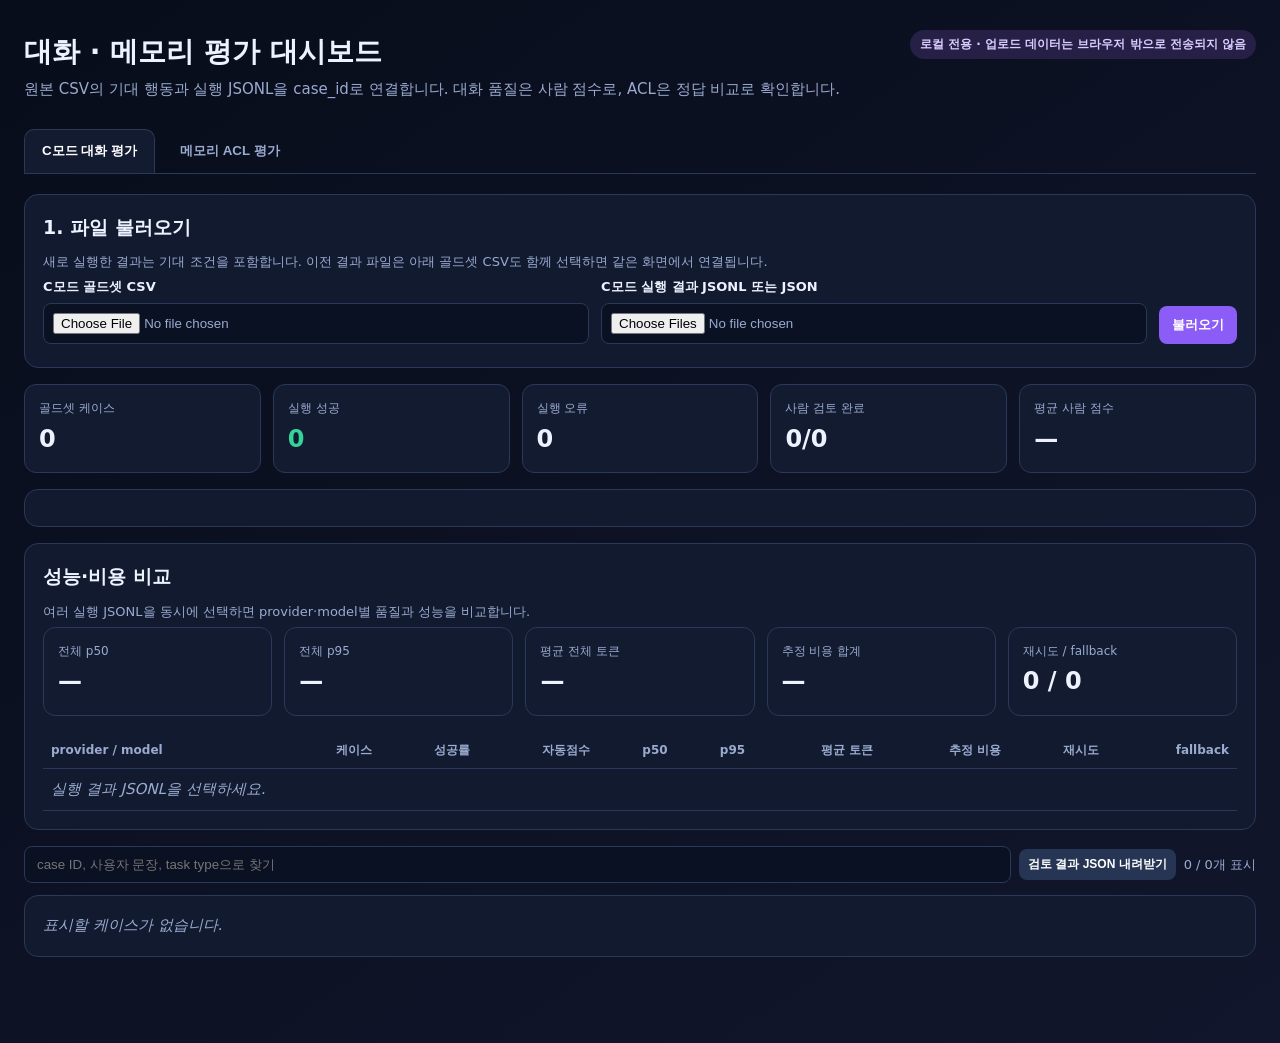
==== backend/devtools/20260820_1512_evaluation_dashboard.html @ 22223fb7 "eval: map c-mode goldset to Bakugo and Shingoo" ====
<!doctype html>
<html lang="ko">
<head>
  <meta charset="utf-8" />
  <meta name="viewport" content="width=device-width, initial-scale=1" />
  <title>대화 · 메모리 평가 대시보드</title>
  <style>
    :root { --bg:#0b1020; --panel:#131b30; --panel-2:#0f172a; --line:#2a3859; --text:#edf2ff; --muted:#9aabd0; --accent:#8b5cf6; --good:#34d399; --warn:#fbbf24; --bad:#fb7185; }
    *{box-sizing:border-box} body{margin:0;background:linear-gradient(145deg,#080d1b,#12162c);color:var(--text);font:15px/1.55 system-ui,-apple-system,"Segoe UI",sans-serif}
    main{max-width:1460px;margin:auto;padding:30px 24px 70px} h1{margin:0;font-size:28px} h2{font-size:19px;margin:0 0 10px} h3{font-size:16px;margin:0 0 8px} p{margin:5px 0;color:var(--muted)}
    .top{display:flex;justify-content:space-between;gap:20px;align-items:flex-start;margin-bottom:22px}.badge{white-space:nowrap;background:#272046;color:#d9ccff;padding:5px 10px;border-radius:99px;font-weight:700;font-size:12px}
    .tabs{display:flex;gap:8px;border-bottom:1px solid var(--line);margin-bottom:20px}.tab{border:0;border-radius:10px 10px 0 0;background:transparent;color:var(--muted);padding:12px 17px;cursor:pointer;font-weight:700}.tab.active{background:var(--panel);color:#fff;border:1px solid var(--line);border-bottom:1px solid var(--panel)}
    .panel{display:none}.panel.active{display:block}.box{background:rgba(19,27,48,.94);border:1px solid var(--line);border-radius:14px;padding:18px;margin-bottom:16px}.load-grid{display:grid;grid-template-columns:1fr 1fr auto;gap:12px;align-items:end}.field label{display:block;font-size:13px;font-weight:700;margin-bottom:6px}.field input[type=file]{width:100%;padding:9px;border:1px solid var(--line);border-radius:8px;background:#0a1122;color:var(--muted)}
    button{border:0;border-radius:8px;background:var(--accent);color:#fff;padding:10px 13px;font-weight:750;cursor:pointer}button:hover{filter:brightness(1.13)}button.secondary{background:#263553}button.danger{background:#9f2345}.small{font-size:12px;padding:7px 9px}.note{font-size:13px;color:var(--muted)}.hidden{display:none!important}
    .summary{display:grid;grid-template-columns:repeat(5,minmax(0,1fr));gap:12px;margin-bottom:16px}.metric{background:var(--panel);border:1px solid var(--line);border-radius:12px;padding:14px}.metric .name{font-size:12px;color:var(--muted)}.metric .value{font-size:24px;font-weight:800;margin-top:3px}.good{color:var(--good)}.warn{color:var(--warn)}.bad{color:var(--bad)}
    .toolbar{display:flex;gap:8px;align-items:center;flex-wrap:wrap;margin-bottom:12px}.toolbar input{flex:1;min-width:220px;padding:10px 12px;background:#0a1122;border:1px solid var(--line);color:#fff;border-radius:8px}.count{color:var(--muted);font-size:13px}
    .case{background:var(--panel);border:1px solid var(--line);border-radius:14px;margin:10px 0;overflow:hidden}.case-head{padding:14px 16px;display:flex;gap:12px;justify-content:space-between;align-items:center;background:rgba(255,255,255,.025)}.case-id{font-weight:800}.status{font-size:12px;padding:3px 8px;border-radius:99px;background:#273553}.status.ok{background:#154c43;color:#9ff3d2}.status.error{background:#63233a;color:#ffd0da}.status.dry_run{background:#594622;color:#ffe4a1}
    .case-body{display:grid;grid-template-columns:minmax(260px,.9fr) minmax(320px,1.1fr) minmax(290px,.9fr);gap:0;border-top:1px solid var(--line)}.cell{padding:15px;border-right:1px solid var(--line)}.cell:last-child{border-right:0}.label{font-size:11px;color:#aab8da;text-transform:uppercase;letter-spacing:.06em;font-weight:800;margin-bottom:6px}.block{background:#0b1223;border-radius:8px;padding:10px;margin:7px 0;white-space:pre-wrap}.list{margin:6px 0;padding-left:20px}.list li{margin:3px 0}.turn{border-left:3px solid var(--accent);padding:8px 10px;background:#0b1223;margin:7px 0;border-radius:0 7px 7px 0}.turn b{color:#cbbcff}.empty{color:var(--muted);font-style:italic}
    .rubric{display:grid;gap:7px}.rubric-row{display:grid;grid-template-columns:1fr auto;gap:8px;align-items:center;font-size:13px}.choice{display:flex;gap:4px}.choice button{background:#263553;padding:5px 8px;font-size:12px}.choice button.selected{background:var(--accent)}.check{font-size:12px;margin:5px 0}.check.fail{color:#ffb5c2}.check.pass{color:#9ff3d2}.notes{width:100%;min-height:54px;resize:vertical;background:#0a1122;border:1px solid var(--line);color:#fff;border-radius:7px;padding:8px}
    .perf-table{width:100%;border-collapse:collapse}.perf-table th,.perf-table td{padding:9px 8px;border-bottom:1px solid var(--line);text-align:right}.perf-table th:first-child,.perf-table td:first-child{text-align:left}.perf-table th{font-size:12px;color:var(--muted)}.table-wrap{overflow-x:auto}
    .acl-form select{width:100%;padding:8px;background:#0a1122;border:1px solid var(--line);color:#fff;border-radius:7px}.critical{border:1px solid #b52a4c;background:#3b1725;color:#ffd2db;padding:9px;border-radius:7px;font-weight:700;margin:8px 0}.footer-help{margin-top:18px;font-size:13px;color:var(--muted)}
    .character-grid{display:grid;grid-template-columns:repeat(2,minmax(0,1fr));gap:10px}.character-card{background:#0b1223;border:1px solid var(--line);border-radius:9px;padding:11px}.character-card h3{margin:0 0 4px;color:#e9ddff}.character-card p{margin:3px 0;font-size:12px}.tag{display:inline-block;padding:2px 6px;margin:2px 3px 0 0;border-radius:99px;background:#263553;color:#dbe5ff;font-size:11px}@media(max-width:700px){.character-grid{grid-template-columns:1fr}}\n    @media(max-width:1000px){.case-body{grid-template-columns:1fr}.cell{border-right:0;border-bottom:1px solid var(--line)}.cell:last-child{border-bottom:0}.summary{grid-template-columns:repeat(2,1fr)}.load-grid{grid-template-columns:1fr}.top{display:block}.badge{display:inline-block;margin-top:10px}}
  </style>
</head>
<body>
<main>
  <div class="top"><div><h1>대화 · 메모리 평가 대시보드</h1><p>원본 CSV의 기대 행동과 실행 JSONL을 case_id로 연결합니다. 대화 품질은 사람 점수로, ACL은 정답 비교로 확인합니다.</p></div><span class="badge">로컬 전용 · 업로드 데이터는 브라우저 밖으로 전송되지 않음</span></div>
  <div class="tabs"><button class="tab active" data-tab="dialogue">C모드 대화 평가</button><button class="tab" data-tab="memory">메모리 ACL 평가</button></div>

  <section class="panel active" id="dialogue">
    <div class="box"><h2>1. 파일 불러오기</h2><p class="note">새로 실행한 결과는 기대 조건을 포함합니다. 이전 결과 파일은 아래 골드셋 CSV도 함께 선택하면 같은 화면에서 연결됩니다.</p><div class="load-grid"><div class="field"><label>C모드 골드셋 CSV</label><input id="dialogue-goldset" type="file" accept=".csv,text/csv"></div><div class="field"><label>C모드 실행 결과 JSONL 또는 JSON</label><input id="dialogue-result" type="file" multiple accept=".json,.jsonl,application/json,text/plain"></div><button id="dialogue-load">불러오기</button></div><p id="dialogue-load-status" class="note"></p></div>
    <div id="dialogue-summary" class="summary"></div><div id="character-catalog" class="box"></div>
    <div class="box"><h2>성능·비용 비교</h2><p class="note">여러 실행 JSONL을 동시에 선택하면 provider·model별 품질과 성능을 비교합니다.</p><div id="performance-summary" class="summary"></div><div class="table-wrap"><table class="perf-table"><thead><tr><th>provider / model</th><th>케이스</th><th>성공률</th><th>자동점수</th><th>p50</th><th>p95</th><th>평균 토큰</th><th>추정 비용</th><th>재시도</th><th>fallback</th></tr></thead><tbody id="performance-models"></tbody></table></div></div>
    <div class="toolbar"><input id="dialogue-search" placeholder="case ID, 사용자 문장, task type으로 찾기"><button class="secondary small" id="dialogue-export">검토 결과 JSON 내려받기</button><span id="dialogue-count" class="count"></span></div>
    <div id="dialogue-cases"></div>
  </section>

  <section class="panel" id="memory">
    <div class="box"><h2>1. ACL 골드셋 불러오기</h2><p class="note">현재 ACL 실행 결과 생성기는 별도로 없으므로, 아래에서 실제 결과를 직접 선택해 검토합니다. 나중에 ACL API 결과 JSONL을 만들면 같은 case_id 구조로 자동 연결할 수 있습니다.</p><div class="load-grid"><div class="field"><label>메모리 ACL 골드셋 CSV</label><input id="memory-goldset" type="file" accept=".csv,text/csv"></div><div class="field"><label>ACL 실행 결과 JSONL 또는 JSON (선택)</label><input id="memory-result" type="file" accept=".json,.jsonl,application/json,text/plain"></div><button id="memory-load">불러오기</button></div><p id="memory-load-status" class="note"></p></div>
    <div id="memory-summary" class="summary"></div>
    <div class="toolbar"><input id="memory-search" placeholder="case ID, 메모리 별칭, actor, scope로 찾기"><button class="secondary small" id="memory-export">검토 결과 JSON 내려받기</button><span id="memory-count" class="count"></span></div>
    <div id="memory-cases"></div>
    <p class="footer-help">판정: <b>ALLOW</b>는 허용, <b>DENY</b>는 차단, <b>EXCLUDE</b>는 검색 결과에서 제외입니다. 누출은 hidden_from에 있는 캐릭터가 메모리 내용·요약·ID를 볼 수 있었던 경우이며, 한 건이라도 있으면 통과할 수 없습니다.</p>
  </section>
</main>
<script>
(() => {
  const state = { dialogue:{goldset:[],results:[],reviews:{}}, memory:{goldset:[],results:[],reviews:{}} };
  const $ = (id) => document.getElementById(id);
  const esc = (v='') => String(v).replace(/[&<>"']/g, c => ({'&':'&amp;','<':'&lt;','>':'&gt;','"':'&quot;',"'":'&#039;'}[c]));
  const asArray = (v) => Array.isArray(v) ? v : (typeof v === 'string' && v.trim() ? (() => {try{return JSON.parse(v)}catch{return v.split('|').map(x=>x.trim()).filter(Boolean)}})() : []);
  const csv = (text) => { const rows=[]; let row=[], cell='', q=false; for(let i=0;i<text.length;i++){const c=text[i], n=text[i+1]; if(c==='"'){if(q&&n==='"'){cell+='"';i++}else q=!q}else if(c===','&&!q){row.push(cell);cell=''}else if((c==='\n'||c==='\r')&&!q){if(c==='\r'&&n==='\n')i++;row.push(cell); if(row.some(x=>x!==''))rows.push(row);row=[];cell=''}else cell+=c} row.push(cell);if(row.some(x=>x!==''))rows.push(row); const [head,...data]=rows; return data.map(r=>Object.fromEntries(head.map((h,i)=>[h.replace(/^\uFEFF/,''),r[i]??'']))); };
  const parseFile = async(file) => { if(!file)return []; const text=await file.text(); if(file.name.toLowerCase().endsWith('.csv')) return csv(text); try {const parsed=JSON.parse(text);return Array.isArray(parsed)?parsed:[parsed]} catch {return text.split(/\r?\n/).filter(Boolean).map(line=>JSON.parse(line));} };
  const flattenAudit = (audit) => {
    const rows=[];
    (audit?.observed_c_mode||[]).forEach(group => (group.cases||[]).forEach((item,index) => {
      const id=`audit:${group.label||'conversation'}:${group.conversation_id||'unknown'}:${index+1}`;
      rows.push({case_id:id,request_status:'observed_db',provider:'observed_db',model:'current_db',user_text:item.user_text||'',phase:group.label||'',audit_only:true,
        scene_plan:{turns:(item.actual_speakers||[]).map((speaker,i)=>({speaker_id:speaker,text:(item.texts||[])[i]||''}))},
        evaluation:{automatic_score:item.routing_ok===true?1:item.routing_ok===false?0:null,automatic_max_score:1,checks:{routing:{ok:item.routing_ok!==false},duplicate_output:{ok:item.duplicate_in_exchange!==true},generic_output:{ok:!(item.generic_patterns||[]).length}}},
        audit:{conversation_id:group.conversation_id,label:group.label,routing_ok:item.routing_ok,generic_patterns:item.generic_patterns||[],duplicate_in_exchange:item.duplicate_in_exchange}});
    }));
    return rows;
  };
  const flattenMemoryAudit = (audit) => {
    const m=audit?.memory_dataset;
    if(!m)return [];
    return [{case_id:'audit:memory:current-db',request_status:'observed_db',provider:'observed_db',model:'current_db',audit_only:true,
      operation:'CURRENT_DB_AUDIT',memory_scope:'current_db',memory_alias:`현재 메모리 ${m.current_memory_items??0}건`,memory_text:`ACL ${m.current_acl_rows??0}건 · 접근 로그 ${m.current_access_logs??0}건`,
      actual_result:(m.unauthorized_allow_logs||0)>0?'DENY':'ALLOW',audit:m}];
  };
  const flattenSummary = (report) => {
    const groups=[report?.c_mode_goldset,report?.current_db_followups].filter(Boolean);
    return groups.flatMap(group=>(group.responses||[]).map(r=>({...r,request_status:'ok',provider:group.provider||'gemma4_e2b',model:group.model||'current_db',scene_plan:{scene_plan:{turns:r.turns||[]}},evaluation:{automatic_score:r.automatic_score,automatic_max_score:r.automatic_max_score},summary_only:true})));
  };
  const flattenMemoryRun = (report) => (report?.cases||[]).map(c=>({...c,request_status:'ok',actual_result:c.actual,operation:c.case_id,memory_text:c.detail?JSON.stringify(c.detail):'',audit_only:true,audit:{scope:report.scope,unsupported_cases:report.unsupported_cases||[]}}));
  const read = async (id,kind) => { const files=[...$(id).files]; const parsed=(await Promise.all(files.map(parseFile))).flat(); return parsed.flatMap(x=>x?.observed_c_mode?flattenAudit(x):x?.memory_dataset?flattenMemoryAudit(x):x?.scope==='API-supported memory ACL smoke evaluation'&&Array.isArray(x?.cases)?flattenMemoryRun(x):x?.c_mode_goldset||x?.current_db_followups?flattenSummary(x):[x]); };
  const statusClass=s=>s==='ok'?'ok':s==='error'?'error':s||'';
  const turnsOf = r => {const a=r?.scene_plan?.scene_plan?.turns;const b=r?.scene_plan?.turns;const c=r?.turns;return Array.isArray(a)?a:Array.isArray(b)?b:Array.isArray(c)?c:[]};
  const merged = (kind) => { const s=state[kind], map=new Map(s.results.map(r=>[r.case_id,r])); const source=s.goldset.length?s.goldset:s.results.map(r=>({...r.goldset,...r,case_id:r.case_id,phase:r.phase,user_text:r.user_text})); const linked=source.map(g=>({g,r:map.get(g.case_id)||s.results.find(x=>x.case_id===g.case_id)})); const ids=new Set(linked.map(x=>x.r?.case_id).filter(Boolean)); return linked.concat(s.results.filter(r=>!ids.has(r.case_id)).map(r=>({g:{case_id:r.case_id,phase:r.phase,user_text:r.user_text,audit_only:r.audit_only},r}))); };
  function renderCharacterCatalog(){const el=$('character-catalog');if(!el)return;const source=state.dialogue.goldset[0]||state.dialogue.results.find(x=>x.character_map_json);let map=source?.character_map_json||source?.character_catalog;if(typeof map==='string'){try{map=JSON.parse(map)}catch{map=null}};if(!map||typeof map!=='object'){el.innerHTML='';return}const entries=Object.entries(map);el.innerHTML='<h2>평가 대상 캐릭터</h2><p class="note">이번 데이터셋은 아래 두 캐릭터를 고정 대상으로 사용합니다. 응답의 화자 ID와 성격 기준을 함께 확인하세요.</p><div class="character-grid">'+entries.map(([key,c])=>'<div class="character-card"><h3>'+esc(c.name||key)+' <span class="tag">'+esc(key)+'</span></h3><p><b>ID</b> '+esc(c.id||'—')+' · <b>나이</b> '+esc(c.age??'—')+'세 · <b>직업</b> '+esc(c.occupation||'—')+'</p><p><b>성격</b> '+esc((c.traits||[]).join(', ')||'—')+'</p><p><b>말투</b> '+esc(c.speech_style||'—')+' · <b>관계</b> '+esc(c.relationship_style||'—')+'</p><p>'+esc(c.persona||'')+'</p></div>').join('')+'</div>';}
  const list=(items)=>`<ul class="list">${items.length?items.map(x=>`<li>${esc(x)}</li>`).join(''):'<li class="empty">없음</li>'}</ul>`;
  const getReview=(kind,id)=>state[kind].reviews[id]||{};
  const setReview=(kind,id,patch)=>{state[kind].reviews[id]={...getReview(kind,id),...patch}; render(kind);};
  const automatic=(r)=>r?.evaluation||{};
  const countersOf = r => r?.observability?.delta?.counter_delta||[];
  const counterValue = (r,name) => countersOf(r).filter(x=>x.name===name).reduce((sum,x)=>sum+Number(x.value||0),0);
  const observationText = r => { if(!r?.observability)return '관측성 데이터 없음 (이전 실행 결과이거나 서버 지표 조회 실패)'; const llm=counterValue(r,'llm_calls_total'), mem=counterValue(r,'memory_searches_total'); const path=countersOf(r).find(x=>x.name==='conversation_execution_paths_total'); const duration=r.duration_ms!=null?`${r.duration_ms}ms`:'—'; return `LLM 호출 ${llm} · 메모리 검색 ${mem} · 실행 경로 ${path?.labels?.path||'—'} · 전체 ${duration}`; };
  const addSummary=(id, values)=>{$(id).innerHTML=values.map(x=>`<div class="metric"><div class="name">${esc(x.name)}</div><div class="value ${x.class||''}">${esc(x.value)}</div></div>`).join('');};
  const counterValueWhere = (r,name,predicate=()=>true) => countersOf(r).filter(x=>x.name===name&&predicate(x.labels||{})).reduce((sum,x)=>sum+Number(x.value||0),0);
  const percentile = (values,q) => {if(!values.length)return null;const a=[...values].sort((x,y)=>x-y),p=(a.length-1)*q,l=Math.floor(p),u=Math.ceil(p);return a[l]+(a[u]-a[l])*(p-l)};
  const scorePercent = r => {const e=automatic(r),s=Number(e.automatic_score),m=Number(e.automatic_max_score);return Number.isFinite(s)&&m>0?100*s/m:null};
  const performanceOf = rows => {const durations=rows.map(r=>Number(r.duration_ms)).filter(Number.isFinite),scores=rows.map(scorePercent).filter(Number.isFinite),tokens=rows.map(r=>counterValueWhere(r,'llm_tokens_total',l=>l.type==='total')),cost=rows.reduce((s,r)=>s+counterValueWhere(r,'llm_estimated_cost_total'),0),retries=rows.reduce((s,r)=>s+counterValue(r,'llm_retries_total'),0),fallback=rows.reduce((s,r)=>s+counterValue(r,'fallback_total'),0),success=rows.filter(r=>r.request_status==='ok').length;return {count:rows.length,success:rows.length?100*success/rows.length:0,score:scores.length?scores.reduce((a,b)=>a+b,0)/scores.length:null,p50:percentile(durations,.5),p95:percentile(durations,.95),tokens:tokens.some(Boolean)?tokens.reduce((a,b)=>a+b,0)/tokens.length:null,cost,retries,fallback}};
  function renderPerformance(){const rows=state.dialogue.results,all=performanceOf(rows);addSummary('performance-summary',[{name:'전체 p50',value:all.p50==null?'—':Math.round(all.p50)+'ms'},{name:'전체 p95',value:all.p95==null?'—':Math.round(all.p95)+'ms'},{name:'평균 전체 토큰',value:all.tokens==null?'—':Math.round(all.tokens)},{name:'추정 비용 합계',value:all.cost?all.cost.toFixed(6):'—'},{name:'재시도 / fallback',value:`${all.retries} / ${all.fallback}`}]);const groups=new Map;rows.forEach(r=>{const key=`${r.provider||'unknown'} / ${r.model||'unknown'}`;groups.set(key,[...(groups.get(key)||[]),r])});$('performance-models').innerHTML=[...groups.entries()].map(([key,items])=>{const x=performanceOf(items);return `<tr><td>${esc(key)}</td><td>${x.count}</td><td>${x.success.toFixed(1)}%</td><td>${x.score==null?'—':x.score.toFixed(1)+'%'}</td><td>${x.p50==null?'—':Math.round(x.p50)+'ms'}</td><td>${x.p95==null?'—':Math.round(x.p95)+'ms'}</td><td>${x.tokens==null?'—':Math.round(x.tokens)}</td><td>${x.cost?x.cost.toFixed(6):'—'}</td><td>${x.retries}</td><td>${x.fallback}</td></tr>`}).join('')||'<tr><td colspan="10" class="empty">실행 결과 JSONL을 선택하세요.</td></tr>'}


  const dialogueRubric = (phase) => {let arr=['입력 핵심 이해','감정 보정','캐릭터 일관성','대화 자연스러움','응답 직접성','기억·연속성'];if(phase==='multi')arr.push('화자 선택','관점 차이','앞 발화 반응','절제');return arr;};
  function renderDialogue(){const items=merged('dialogue'), query=$('dialogue-search').value.toLowerCase(); const filtered=items.filter(({g,r})=>JSON.stringify({g,r}).toLowerCase().includes(query)); const ok=items.filter(x=>x.r?.request_status==='ok').length, error=items.filter(x=>x.r?.request_status==='error').length; const reviews=Object.values(state.dialogue.reviews); const reviewed=reviews.filter(x=>Object.keys(x.scores||{}).length).length; const totals=reviews.map(x=>Object.values(x.scores||{})).filter(a=>a.length).map(a=>a.reduce((s,n)=>s+Number(n),0)/a.length); const avg=totals.length?(totals.reduce((a,b)=>a+b,0)/totals.length).toFixed(2)+'/2':'—'; addSummary('dialogue-summary',[{name:'골드셋 케이스',value:items.length},{name:'실행 성공',value:ok,class:'good'},{name:'실행 오류',value:error,class:error?'bad':''},{name:'사람 검토 완료',value:reviewed+'/'+items.length},{name:'평균 사람 점수',value:avg,class:totals.length?'good':''}]); $('dialogue-count').textContent=`${filtered.length} / ${items.length}개 표시`;
    $('dialogue-cases').innerHTML=filtered.map(({g,r})=>{const id=g.case_id, review=getReview('dialogue',id), turns=turnsOf(r), ev=automatic(r), checks=ev.checks||{}, rubric=dialogueRubric(g.phase); const expectedSpeakers=asArray(g.expected_speaker_ids); return `<article class="case"><div class="case-head"><div><span class="case-id">${esc(id)}</span> <span class="note">${esc(g.task_type||g.phase||'')}</span></div><span class="status ${statusClass(r?.request_status)}">${esc(r?.request_status||'결과 미연결')}</span></div><div class="case-body"><div class="cell"><div class="label">입력 · 기대 행동</div><div class="block">${esc(g.user_text||r?.user_text||'')}</div><b>must</b>${list(asArray(g.must))}<b>must not</b>${list(asArray(g.must_not))}${expectedSpeakers.length?`<div class="note">기대 화자: ${esc(expectedSpeakers.join(', '))} · 기대 발화 수: ${esc(g.expected_turn_count||'—')}</div>`:''}</div><div class="cell"><div class="label">실제 응답</div>${turns.length?turns.map(t=>`<div class="turn"><b>${esc(t.speaker_id||'character')}</b> · ${esc(t.emotion||'—')}<br>${esc(t.text||'')}</div>`).join(''):`<div class="block empty">${esc(r?.error||'실행 결과가 없습니다. 결과 JSONL을 선택하세요.')}</div>`}<div class="label" style="margin-top:10px">자동 구조 검사</div>${Object.entries(checks).filter(([k])=>k!=='manual_review').map(([k,v])=>`<div class="check ${v?.ok===false?'fail':v?.ok===true?'pass':''}">${v?.ok===false?'✕':v?.ok===true?'✓':'•'} ${esc(k)}${v?.matches?.length?' · '+esc(v.matches.join(', ')):''}</div>`).join('')||'<div class="empty">자동 검사 결과 없음</div>'}<div class="label" style="margin-top:10px">관측성</div><div class="note">${esc(observationText(r))}</div></div><div class="cell"><div class="label">사람 검토 (0~2점)</div><div class="rubric">${rubric.map(name=>`<div class="rubric-row"><span>${esc(name)}</span><span class="choice">${[0,1,2].map(n=>`<button class="${review.scores?.[name]===n?'selected':''}" data-score="${n}" data-case="${esc(id)}" data-name="${esc(name)}">${n}</button>`).join('')}</span></div>`).join('')}</div><div class="label" style="margin-top:12px">검토 메모</div><textarea class="notes" data-note="${esc(id)}" placeholder="왜 이 점수를 줬는지, 실패 유형을 적으세요.">${esc(review.note||'')}</textarea></div></div></article>`;}).join('')||'<div class="box empty">표시할 케이스가 없습니다.</div>';
    document.querySelectorAll('#dialogue [data-score]').forEach(b=>b.onclick=()=>{const r=getReview('dialogue',b.dataset.case);setReview('dialogue',b.dataset.case,{scores:{...(r.scores||{}),[b.dataset.name]:Number(b.dataset.score)}})}); document.querySelectorAll('#dialogue [data-note]').forEach(t=>t.onchange=()=>setReview('dialogue',t.dataset.note,{note:t.value})); }
  function renderMemory(){const items=merged('memory'), query=$('memory-search').value.toLowerCase();const filtered=items.filter(({g,r})=>JSON.stringify({g,r}).toLowerCase().includes(query)); const reviews=Object.values(state.memory.reviews);const decided=reviews.filter(x=>x.actual).length; const compared=items.map(({g})=>({g,x:getReview('memory',g.case_id)})).filter(a=>a.x.actual);const acc=compared.length?Math.round(100*compared.filter(a=>String(a.g.expected_result).toUpperCase()===a.x.actual).length/compared.length)+'%':'—';const leaks=reviews.filter(x=>x.leak==='yes').length;const over=compared.filter(a=>String(a.g.expected_result).toUpperCase()==='ALLOW'&&a.x.actual==='DENY').length; addSummary('memory-summary',[{name:'ACL 케이스',value:items.length},{name:'판정 입력 완료',value:decided+'/'+items.length},{name:'접근 판정 정확도',value:acc,class:compared.length?'good':''},{name:'메모리 누출',value:leaks, class:leaks?'bad':'good'},{name:'과도한 차단',value:over,class:over?'warn':''}]);$('memory-count').textContent=`${filtered.length} / ${items.length}개 표시`;
    $('memory-cases').innerHTML=filtered.map(({g,r})=>{const id=g.case_id,x=getReview('memory',id),expected=String(g.expected_result||'').toUpperCase(), actual=r?.actual_result||r?.result||x.actual||'';const visible=asArray(g.expected_visible_to), hidden=asArray(g.expected_hidden_from);return `<article class="case"><div class="case-head"><div><span class="case-id">${esc(id)}</span> <span class="note">${esc(g.operation||g.task_type||'')}</span></div><span class="status ${statusClass(r?.request_status)}">기대: ${esc(expected||'—')}</span></div><div class="case-body"><div class="cell"><div class="label">ACL 요청</div><div class="block"><b>scope</b>: ${esc(g.memory_scope||'—')}<br><b>actor</b>: ${esc(g.actor_character_id||'—')}<br><b>target</b>: ${esc(g.target_character_id||'—')}<br><b>memory</b>: ${esc(g.memory_alias||'—')}</div><div class="block">${esc(g.memory_text||'메모리 본문 없음')}</div></div><div class="cell"><div class="label">기대 정책</div><b>허용 대상</b>${list(visible)}<b>차단 대상</b>${list(hidden)}<b>must</b>${list(asArray(g.must))}<b>must not</b>${list(asArray(g.must_not))}</div><div class="cell acl-form"><div class="label">실제 실행 판정</div><label class="note">actual result</label><select data-actual="${esc(id)}"><option value="">아직 확인 안 함</option>${['ALLOW','DENY','EXCLUDE'].map(v=>`<option ${actual===v?'selected':''}>${v}</option>`).join('')}</select><label class="note" style="display:block;margin-top:10px">차단 대상에 메모리 내용·ID·요약이 노출됐는가?</label><select data-leak="${esc(id)}"><option value="">아직 확인 안 함</option><option value="no" ${x.leak==='no'?'selected':''}>아니오 (누출 없음)</option><option value="yes" ${x.leak==='yes'?'selected':''}>예 (누출 발생)</option></select>${x.leak==='yes'?'<div class="critical">CRITICAL: 메모리 누출입니다. 이 ACL 결과는 실패입니다.</div>':''}<div class="label" style="margin-top:10px">검토 메모</div><textarea class="notes" data-memory-note="${esc(id)}" placeholder="API 응답, 노출된 내용, 재현 조건을 적으세요.">${esc(x.note||r?.error||'')}</textarea></div></div></article>`}).join('')||'<div class="box empty">표시할 케이스가 없습니다.</div>';
    document.querySelectorAll('#memory [data-actual]').forEach(e=>e.onchange=()=>setReview('memory',e.dataset.actual,{actual:e.value}));document.querySelectorAll('#memory [data-leak]').forEach(e=>e.onchange=()=>setReview('memory',e.dataset.leak,{leak:e.value}));document.querySelectorAll('#memory [data-memory-note]').forEach(e=>e.onchange=()=>setReview('memory',e.dataset.memoryNote,{note:e.value})); }
  function render(kind){if(kind==='dialogue'){renderDialogue();renderPerformance();renderCharacterCatalog()}else renderMemory()}
  async function load(kind){state[kind].goldset=await read(kind+'-goldset',kind);state[kind].results=await read(kind+'-result',kind);state[kind].reviews={};render(kind);const el=$(kind+'-load-status');if(el)el.textContent='불러온 골드셋 '+state[kind].goldset.length+'건 · 결과 '+state[kind].results.length+'건 · 실제 응답이 있는 결과 '+state[kind].results.filter(r=>turnsOf(r).length||r.actual_result||r.actual).length+'건';}
  function exportReview(kind){const rows=merged(kind).map(({g,r})=>({case_id:g.case_id, expected:kind==='memory'?g.expected_result:{must:asArray(g.must),must_not:asArray(g.must_not)}, actual_response:kind==='dialogue'?turnsOf(r):undefined, automatic_evaluation:r?.evaluation, human_review:getReview(kind,g.case_id)}));const blob=new Blob([JSON.stringify(rows,null,2)],{type:'application/json'}),a=document.createElement('a');a.href=URL.createObjectURL(blob);a.download=`${kind}_review_${new Date().toISOString().replace(/[:.]/g,'-')}.json`;a.click();URL.revokeObjectURL(a.href)}
  document.querySelectorAll('.tab').forEach(b=>b.onclick=()=>{document.querySelectorAll('.tab,.panel').forEach(x=>x.classList.remove('active'));b.classList.add('active');$(b.dataset.tab).classList.add('active')});$('dialogue-load').onclick=()=>load('dialogue');$('memory-load').onclick=()=>load('memory');$('dialogue-search').oninput=()=>renderDialogue();$('memory-search').oninput=()=>renderMemory();$('dialogue-export').onclick=()=>exportReview('dialogue');$('memory-export').onclick=()=>exportReview('memory');renderDialogue();renderPerformance();renderMemory();
})();
</script>
</body>
</html>
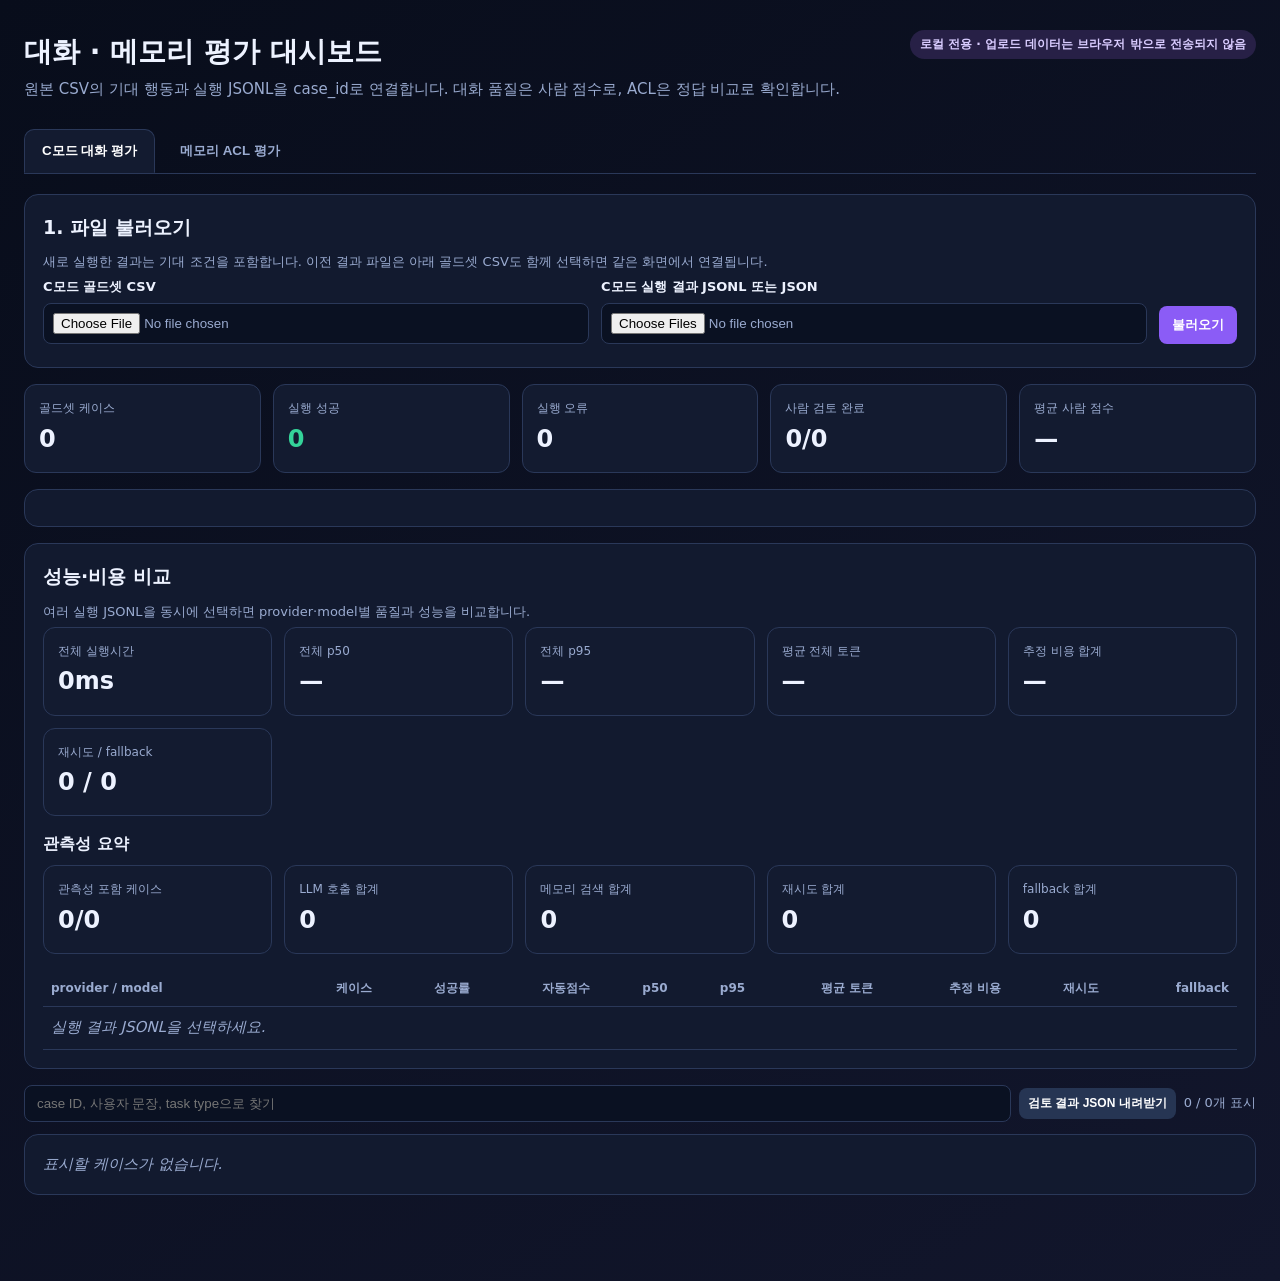
==== commit c246afa0: "eval: show total and step timing in dashboard" ====
--- a/backend/devtools/20260820_1512_evaluation_dashboard.html
+++ b/backend/devtools/20260820_1512_evaluation_dashboard.html
@@ -30,7 +30,7 @@
   <section class="panel active" id="dialogue">
     <div class="box"><h2>1. 파일 불러오기</h2><p class="note">새로 실행한 결과는 기대 조건을 포함합니다. 이전 결과 파일은 아래 골드셋 CSV도 함께 선택하면 같은 화면에서 연결됩니다.</p><div class="load-grid"><div class="field"><label>C모드 골드셋 CSV</label><input id="dialogue-goldset" type="file" accept=".csv,text/csv"></div><div class="field"><label>C모드 실행 결과 JSONL 또는 JSON</label><input id="dialogue-result" type="file" multiple accept=".json,.jsonl,application/json,text/plain"></div><button id="dialogue-load">불러오기</button></div><p id="dialogue-load-status" class="note"></p></div>
     <div id="dialogue-summary" class="summary"></div><div id="character-catalog" class="box"></div>
-    <div class="box"><h2>성능·비용 비교</h2><p class="note">여러 실행 JSONL을 동시에 선택하면 provider·model별 품질과 성능을 비교합니다.</p><div id="performance-summary" class="summary"></div><div class="table-wrap"><table class="perf-table"><thead><tr><th>provider / model</th><th>케이스</th><th>성공률</th><th>자동점수</th><th>p50</th><th>p95</th><th>평균 토큰</th><th>추정 비용</th><th>재시도</th><th>fallback</th></tr></thead><tbody id="performance-models"></tbody></table></div></div>
+    <div class="box"><h2>성능·비용 비교</h2><p class="note">여러 실행 JSONL을 동시에 선택하면 provider·model별 품질과 성능을 비교합니다.</p><div id="performance-summary" class="summary"></div><h3>관측성 요약</h3><div id="observability-summary" class="summary"></div><div class="table-wrap"><table class="perf-table"><thead><tr><th>provider / model</th><th>케이스</th><th>성공률</th><th>자동점수</th><th>p50</th><th>p95</th><th>평균 토큰</th><th>추정 비용</th><th>재시도</th><th>fallback</th></tr></thead><tbody id="performance-models"></tbody></table></div></div>
     <div class="toolbar"><input id="dialogue-search" placeholder="case ID, 사용자 문장, task type으로 찾기"><button class="secondary small" id="dialogue-export">검토 결과 JSON 내려받기</button><span id="dialogue-count" class="count"></span></div>
     <div id="dialogue-cases"></div>
   </section>
@@ -85,18 +85,19 @@
   const automatic=(r)=>r?.evaluation||{};
   const countersOf = r => r?.observability?.delta?.counter_delta||[];
   const counterValue = (r,name) => countersOf(r).filter(x=>x.name===name).reduce((sum,x)=>sum+Number(x.value||0),0);
+  const timingText = r => { const t=r?.timings; if(!t) return r?.duration_ms!=null?'케이스 전체 '+r.duration_ms+'ms · 단계별 기록 없음':'실행 시간 데이터 없음'; const setup=(t.setup_message_ms||[]).map((v,i)=>'설정'+(i+1)+' '+v+'ms').join(' · '); return ['전체 '+(t.total_ms??r.duration_ms??'—')+'ms','대화 생성 '+(t.conversation_create_ms??'—')+'ms',setup,'최종 질문 '+(t.scored_message_ms??'—')+'ms'].filter(Boolean).join(' · '); };
   const observationText = r => { if(!r?.observability)return '관측성 데이터 없음 (이전 실행 결과이거나 서버 지표 조회 실패)'; const llm=counterValue(r,'llm_calls_total'), mem=counterValue(r,'memory_searches_total'); const path=countersOf(r).find(x=>x.name==='conversation_execution_paths_total'); const duration=r.duration_ms!=null?`${r.duration_ms}ms`:'—'; return `LLM 호출 ${llm} · 메모리 검색 ${mem} · 실행 경로 ${path?.labels?.path||'—'} · 전체 ${duration}`; };
   const addSummary=(id, values)=>{$(id).innerHTML=values.map(x=>`<div class="metric"><div class="name">${esc(x.name)}</div><div class="value ${x.class||''}">${esc(x.value)}</div></div>`).join('');};
   const counterValueWhere = (r,name,predicate=()=>true) => countersOf(r).filter(x=>x.name===name&&predicate(x.labels||{})).reduce((sum,x)=>sum+Number(x.value||0),0);
   const percentile = (values,q) => {if(!values.length)return null;const a=[...values].sort((x,y)=>x-y),p=(a.length-1)*q,l=Math.floor(p),u=Math.ceil(p);return a[l]+(a[u]-a[l])*(p-l)};
   const scorePercent = r => {const e=automatic(r),s=Number(e.automatic_score),m=Number(e.automatic_max_score);return Number.isFinite(s)&&m>0?100*s/m:null};
-  const performanceOf = rows => {const durations=rows.map(r=>Number(r.duration_ms)).filter(Number.isFinite),scores=rows.map(scorePercent).filter(Number.isFinite),tokens=rows.map(r=>counterValueWhere(r,'llm_tokens_total',l=>l.type==='total')),cost=rows.reduce((s,r)=>s+counterValueWhere(r,'llm_estimated_cost_total'),0),retries=rows.reduce((s,r)=>s+counterValue(r,'llm_retries_total'),0),fallback=rows.reduce((s,r)=>s+counterValue(r,'fallback_total'),0),success=rows.filter(r=>r.request_status==='ok').length;return {count:rows.length,success:rows.length?100*success/rows.length:0,score:scores.length?scores.reduce((a,b)=>a+b,0)/scores.length:null,p50:percentile(durations,.5),p95:percentile(durations,.95),tokens:tokens.some(Boolean)?tokens.reduce((a,b)=>a+b,0)/tokens.length:null,cost,retries,fallback}};
-  function renderPerformance(){const rows=state.dialogue.results,all=performanceOf(rows);addSummary('performance-summary',[{name:'전체 p50',value:all.p50==null?'—':Math.round(all.p50)+'ms'},{name:'전체 p95',value:all.p95==null?'—':Math.round(all.p95)+'ms'},{name:'평균 전체 토큰',value:all.tokens==null?'—':Math.round(all.tokens)},{name:'추정 비용 합계',value:all.cost?all.cost.toFixed(6):'—'},{name:'재시도 / fallback',value:`${all.retries} / ${all.fallback}`}]);const groups=new Map;rows.forEach(r=>{const key=`${r.provider||'unknown'} / ${r.model||'unknown'}`;groups.set(key,[...(groups.get(key)||[]),r])});$('performance-models').innerHTML=[...groups.entries()].map(([key,items])=>{const x=performanceOf(items);return `<tr><td>${esc(key)}</td><td>${x.count}</td><td>${x.success.toFixed(1)}%</td><td>${x.score==null?'—':x.score.toFixed(1)+'%'}</td><td>${x.p50==null?'—':Math.round(x.p50)+'ms'}</td><td>${x.p95==null?'—':Math.round(x.p95)+'ms'}</td><td>${x.tokens==null?'—':Math.round(x.tokens)}</td><td>${x.cost?x.cost.toFixed(6):'—'}</td><td>${x.retries}</td><td>${x.fallback}</td></tr>`}).join('')||'<tr><td colspan="10" class="empty">실행 결과 JSONL을 선택하세요.</td></tr>'}
+  const performanceOf = rows => {const durations=rows.map(r=>Number(r.duration_ms)).filter(Number.isFinite),scores=rows.map(scorePercent).filter(Number.isFinite),tokens=rows.map(r=>counterValueWhere(r,'llm_tokens_total',l=>l.type==='total')),cost=rows.reduce((s,r)=>s+counterValueWhere(r,'llm_estimated_cost_total'),0),retries=rows.reduce((s,r)=>s+counterValue(r,'llm_retries_total'),0),fallback=rows.reduce((s,r)=>s+counterValue(r,'fallback_total'),0),success=rows.filter(r=>r.request_status==='ok').length;return {count:rows.length,success:rows.length?100*success/rows.length:0,score:scores.length?scores.reduce((a,b)=>a+b,0)/scores.length:null,p50:percentile(durations,.5),p95:percentile(durations,.95),tokens:tokens.some(Boolean)?tokens.reduce((a,b)=>a+b,0)/tokens.length:null,total:durations.reduce((a,b)=>a+b,0),cost,retries,fallback}};
+  function renderPerformance(){const rows=state.dialogue.results,all=performanceOf(rows);addSummary('performance-summary',[{name:'전체 실행시간',value:Math.round(all.total)+'ms'},{name:'전체 p50',value:all.p50==null?'—':Math.round(all.p50)+'ms'},{name:'전체 p95',value:all.p95==null?'—':Math.round(all.p95)+'ms'},{name:'평균 전체 토큰',value:all.tokens==null?'—':Math.round(all.tokens)},{name:'추정 비용 합계',value:all.cost?all.cost.toFixed(6):'—'},{name:'재시도 / fallback',value:`${all.retries} / ${all.fallback}`}]);const obs=rows.filter(r=>r?.observability);addSummary('observability-summary',[{name:'관측성 포함 케이스',value:obs.length+'/'+rows.length},{name:'LLM 호출 합계',value:obs.reduce((s,r)=>s+counterValue(r,'llm_calls_total'),0)},{name:'메모리 검색 합계',value:obs.reduce((s,r)=>s+counterValue(r,'memory_searches_total'),0)},{name:'재시도 합계',value:obs.reduce((s,r)=>s+counterValue(r,'llm_retries_total'),0)},{name:'fallback 합계',value:obs.reduce((s,r)=>s+counterValue(r,'fallback_total'),0)}]);const groups=new Map;rows.forEach(r=>{const key=`${r.provider||'unknown'} / ${r.model||'unknown'}`;groups.set(key,[...(groups.get(key)||[]),r])});$('performance-models').innerHTML=[...groups.entries()].map(([key,items])=>{const x=performanceOf(items);return `<tr><td>${esc(key)}</td><td>${x.count}</td><td>${x.success.toFixed(1)}%</td><td>${x.score==null?'—':x.score.toFixed(1)+'%'}</td><td>${x.p50==null?'—':Math.round(x.p50)+'ms'}</td><td>${x.p95==null?'—':Math.round(x.p95)+'ms'}</td><td>${x.tokens==null?'—':Math.round(x.tokens)}</td><td>${x.cost?x.cost.toFixed(6):'—'}</td><td>${x.retries}</td><td>${x.fallback}</td></tr>`}).join('')||'<tr><td colspan="10" class="empty">실행 결과 JSONL을 선택하세요.</td></tr>'}
 
 
   const dialogueRubric = (phase) => {let arr=['입력 핵심 이해','감정 보정','캐릭터 일관성','대화 자연스러움','응답 직접성','기억·연속성'];if(phase==='multi')arr.push('화자 선택','관점 차이','앞 발화 반응','절제');return arr;};
   function renderDialogue(){const items=merged('dialogue'), query=$('dialogue-search').value.toLowerCase(); const filtered=items.filter(({g,r})=>JSON.stringify({g,r}).toLowerCase().includes(query)); const ok=items.filter(x=>x.r?.request_status==='ok').length, error=items.filter(x=>x.r?.request_status==='error').length; const reviews=Object.values(state.dialogue.reviews); const reviewed=reviews.filter(x=>Object.keys(x.scores||{}).length).length; const totals=reviews.map(x=>Object.values(x.scores||{})).filter(a=>a.length).map(a=>a.reduce((s,n)=>s+Number(n),0)/a.length); const avg=totals.length?(totals.reduce((a,b)=>a+b,0)/totals.length).toFixed(2)+'/2':'—'; addSummary('dialogue-summary',[{name:'골드셋 케이스',value:items.length},{name:'실행 성공',value:ok,class:'good'},{name:'실행 오류',value:error,class:error?'bad':''},{name:'사람 검토 완료',value:reviewed+'/'+items.length},{name:'평균 사람 점수',value:avg,class:totals.length?'good':''}]); $('dialogue-count').textContent=`${filtered.length} / ${items.length}개 표시`;
-    $('dialogue-cases').innerHTML=filtered.map(({g,r})=>{const id=g.case_id, review=getReview('dialogue',id), turns=turnsOf(r), ev=automatic(r), checks=ev.checks||{}, rubric=dialogueRubric(g.phase); const expectedSpeakers=asArray(g.expected_speaker_ids); return `<article class="case"><div class="case-head"><div><span class="case-id">${esc(id)}</span> <span class="note">${esc(g.task_type||g.phase||'')}</span></div><span class="status ${statusClass(r?.request_status)}">${esc(r?.request_status||'결과 미연결')}</span></div><div class="case-body"><div class="cell"><div class="label">입력 · 기대 행동</div><div class="block">${esc(g.user_text||r?.user_text||'')}</div><b>must</b>${list(asArray(g.must))}<b>must not</b>${list(asArray(g.must_not))}${expectedSpeakers.length?`<div class="note">기대 화자: ${esc(expectedSpeakers.join(', '))} · 기대 발화 수: ${esc(g.expected_turn_count||'—')}</div>`:''}</div><div class="cell"><div class="label">실제 응답</div>${turns.length?turns.map(t=>`<div class="turn"><b>${esc(t.speaker_id||'character')}</b> · ${esc(t.emotion||'—')}<br>${esc(t.text||'')}</div>`).join(''):`<div class="block empty">${esc(r?.error||'실행 결과가 없습니다. 결과 JSONL을 선택하세요.')}</div>`}<div class="label" style="margin-top:10px">자동 구조 검사</div>${Object.entries(checks).filter(([k])=>k!=='manual_review').map(([k,v])=>`<div class="check ${v?.ok===false?'fail':v?.ok===true?'pass':''}">${v?.ok===false?'✕':v?.ok===true?'✓':'•'} ${esc(k)}${v?.matches?.length?' · '+esc(v.matches.join(', ')):''}</div>`).join('')||'<div class="empty">자동 검사 결과 없음</div>'}<div class="label" style="margin-top:10px">관측성</div><div class="note">${esc(observationText(r))}</div></div><div class="cell"><div class="label">사람 검토 (0~2점)</div><div class="rubric">${rubric.map(name=>`<div class="rubric-row"><span>${esc(name)}</span><span class="choice">${[0,1,2].map(n=>`<button class="${review.scores?.[name]===n?'selected':''}" data-score="${n}" data-case="${esc(id)}" data-name="${esc(name)}">${n}</button>`).join('')}</span></div>`).join('')}</div><div class="label" style="margin-top:12px">검토 메모</div><textarea class="notes" data-note="${esc(id)}" placeholder="왜 이 점수를 줬는지, 실패 유형을 적으세요.">${esc(review.note||'')}</textarea></div></div></article>`;}).join('')||'<div class="box empty">표시할 케이스가 없습니다.</div>';
+    $('dialogue-cases').innerHTML=filtered.map(({g,r})=>{const id=g.case_id, review=getReview('dialogue',id), turns=turnsOf(r), ev=automatic(r), checks=ev.checks||{}, rubric=dialogueRubric(g.phase); const expectedSpeakers=asArray(g.expected_speaker_ids); return `<article class="case"><div class="case-head"><div><span class="case-id">${esc(id)}</span> <span class="note">${esc(g.task_type||g.phase||'')}</span></div><span class="status ${statusClass(r?.request_status)}">${esc(r?.request_status||'결과 미연결')}</span></div><div class="case-body"><div class="cell"><div class="label">입력 · 기대 행동</div><div class="block">${esc(g.user_text||r?.user_text||'')}</div><b>must</b>${list(asArray(g.must))}<b>must not</b>${list(asArray(g.must_not))}${expectedSpeakers.length?`<div class="note">기대 화자: ${esc(expectedSpeakers.join(', '))} · 기대 발화 수: ${esc(g.expected_turn_count||'—')}</div>`:''}</div><div class="cell"><div class="label">실제 응답</div><div class="note">${esc(timingText(r))}</div>${turns.length?turns.map(t=>`<div class="turn"><b>${esc(t.speaker_id||'character')}</b> · ${esc(t.emotion||'—')}<br>${esc(t.text||'')}</div>`).join(''):`<div class="block empty">${esc(r?.error||'실행 결과가 없습니다. 결과 JSONL을 선택하세요.')}</div>`}<div class="label" style="margin-top:10px">자동 구조 검사</div>${Object.entries(checks).filter(([k])=>k!=='manual_review').map(([k,v])=>`<div class="check ${v?.ok===false?'fail':v?.ok===true?'pass':''}">${v?.ok===false?'✕':v?.ok===true?'✓':'•'} ${esc(k)}${v?.matches?.length?' · '+esc(v.matches.join(', ')):''}</div>`).join('')||'<div class="empty">자동 검사 결과 없음</div>'}<div class="label" style="margin-top:10px">관측성</div><div class="note">${esc(observationText(r))}</div></div><div class="cell"><div class="label">사람 검토 (0~2점)</div><div class="rubric">${rubric.map(name=>`<div class="rubric-row"><span>${esc(name)}</span><span class="choice">${[0,1,2].map(n=>`<button class="${review.scores?.[name]===n?'selected':''}" data-score="${n}" data-case="${esc(id)}" data-name="${esc(name)}">${n}</button>`).join('')}</span></div>`).join('')}</div><div class="label" style="margin-top:12px">검토 메모</div><textarea class="notes" data-note="${esc(id)}" placeholder="왜 이 점수를 줬는지, 실패 유형을 적으세요.">${esc(review.note||'')}</textarea></div></div></article>`;}).join('')||'<div class="box empty">표시할 케이스가 없습니다.</div>';
     document.querySelectorAll('#dialogue [data-score]').forEach(b=>b.onclick=()=>{const r=getReview('dialogue',b.dataset.case);setReview('dialogue',b.dataset.case,{scores:{...(r.scores||{}),[b.dataset.name]:Number(b.dataset.score)}})}); document.querySelectorAll('#dialogue [data-note]').forEach(t=>t.onchange=()=>setReview('dialogue',t.dataset.note,{note:t.value})); }
   function renderMemory(){const items=merged('memory'), query=$('memory-search').value.toLowerCase();const filtered=items.filter(({g,r})=>JSON.stringify({g,r}).toLowerCase().includes(query)); const reviews=Object.values(state.memory.reviews);const decided=reviews.filter(x=>x.actual).length; const compared=items.map(({g})=>({g,x:getReview('memory',g.case_id)})).filter(a=>a.x.actual);const acc=compared.length?Math.round(100*compared.filter(a=>String(a.g.expected_result).toUpperCase()===a.x.actual).length/compared.length)+'%':'—';const leaks=reviews.filter(x=>x.leak==='yes').length;const over=compared.filter(a=>String(a.g.expected_result).toUpperCase()==='ALLOW'&&a.x.actual==='DENY').length; addSummary('memory-summary',[{name:'ACL 케이스',value:items.length},{name:'판정 입력 완료',value:decided+'/'+items.length},{name:'접근 판정 정확도',value:acc,class:compared.length?'good':''},{name:'메모리 누출',value:leaks, class:leaks?'bad':'good'},{name:'과도한 차단',value:over,class:over?'warn':''}]);$('memory-count').textContent=`${filtered.length} / ${items.length}개 표시`;
     $('memory-cases').innerHTML=filtered.map(({g,r})=>{const id=g.case_id,x=getReview('memory',id),expected=String(g.expected_result||'').toUpperCase(), actual=r?.actual_result||r?.result||x.actual||'';const visible=asArray(g.expected_visible_to), hidden=asArray(g.expected_hidden_from);return `<article class="case"><div class="case-head"><div><span class="case-id">${esc(id)}</span> <span class="note">${esc(g.operation||g.task_type||'')}</span></div><span class="status ${statusClass(r?.request_status)}">기대: ${esc(expected||'—')}</span></div><div class="case-body"><div class="cell"><div class="label">ACL 요청</div><div class="block"><b>scope</b>: ${esc(g.memory_scope||'—')}<br><b>actor</b>: ${esc(g.actor_character_id||'—')}<br><b>target</b>: ${esc(g.target_character_id||'—')}<br><b>memory</b>: ${esc(g.memory_alias||'—')}</div><div class="block">${esc(g.memory_text||'메모리 본문 없음')}</div></div><div class="cell"><div class="label">기대 정책</div><b>허용 대상</b>${list(visible)}<b>차단 대상</b>${list(hidden)}<b>must</b>${list(asArray(g.must))}<b>must not</b>${list(asArray(g.must_not))}</div><div class="cell acl-form"><div class="label">실제 실행 판정</div><label class="note">actual result</label><select data-actual="${esc(id)}"><option value="">아직 확인 안 함</option>${['ALLOW','DENY','EXCLUDE'].map(v=>`<option ${actual===v?'selected':''}>${v}</option>`).join('')}</select><label class="note" style="display:block;margin-top:10px">차단 대상에 메모리 내용·ID·요약이 노출됐는가?</label><select data-leak="${esc(id)}"><option value="">아직 확인 안 함</option><option value="no" ${x.leak==='no'?'selected':''}>아니오 (누출 없음)</option><option value="yes" ${x.leak==='yes'?'selected':''}>예 (누출 발생)</option></select>${x.leak==='yes'?'<div class="critical">CRITICAL: 메모리 누출입니다. 이 ACL 결과는 실패입니다.</div>':''}<div class="label" style="margin-top:10px">검토 메모</div><textarea class="notes" data-memory-note="${esc(id)}" placeholder="API 응답, 노출된 내용, 재현 조건을 적으세요.">${esc(x.note||r?.error||'')}</textarea></div></div></article>`}).join('')||'<div class="box empty">표시할 케이스가 없습니다.</div>';
@@ -109,3 +110,5 @@
 </script>
 </body>
 </html>
+
+
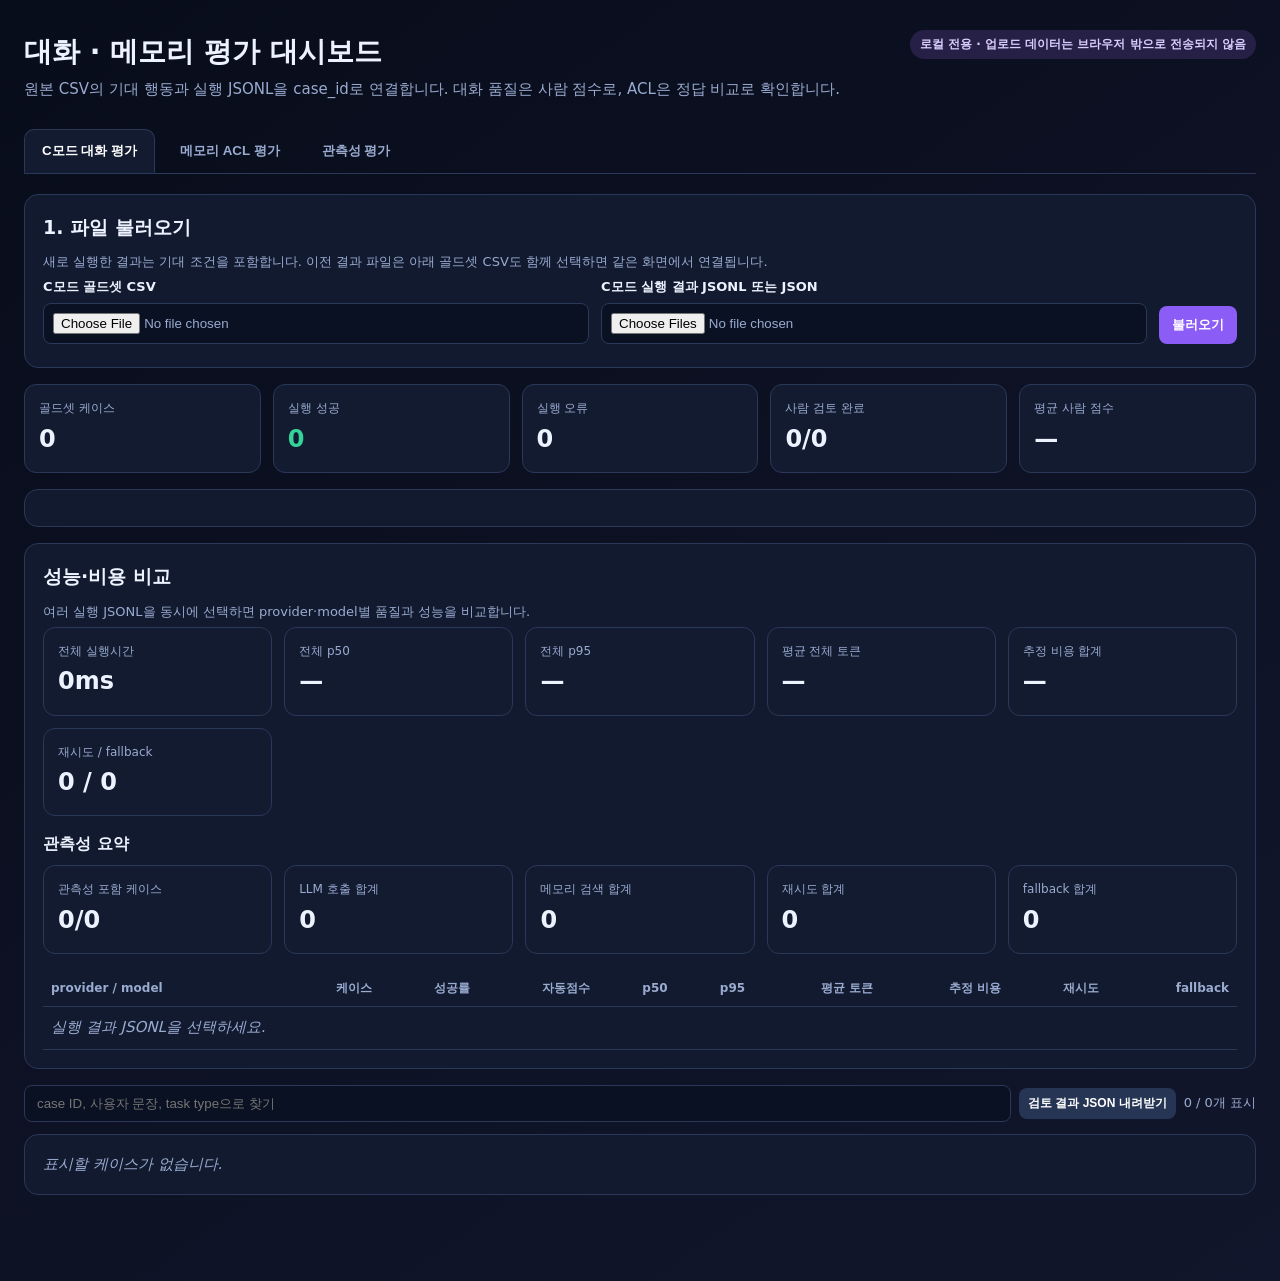
==== commit 99e8fbb7: "eval: add full C-mode and observability reports" ====
--- a/backend/devtools/20260820_1512_evaluation_dashboard.html
+++ b/backend/devtools/20260820_1512_evaluation_dashboard.html
@@ -25,7 +25,7 @@
 <body>
 <main>
   <div class="top"><div><h1>대화 · 메모리 평가 대시보드</h1><p>원본 CSV의 기대 행동과 실행 JSONL을 case_id로 연결합니다. 대화 품질은 사람 점수로, ACL은 정답 비교로 확인합니다.</p></div><span class="badge">로컬 전용 · 업로드 데이터는 브라우저 밖으로 전송되지 않음</span></div>
-  <div class="tabs"><button class="tab active" data-tab="dialogue">C모드 대화 평가</button><button class="tab" data-tab="memory">메모리 ACL 평가</button></div>
+  <div class="tabs"><button class="tab active" data-tab="dialogue">C모드 대화 평가</button><button class="tab" data-tab="memory">메모리 ACL 평가</button><button class="tab" data-tab="observability">관측성 평가</button></div>
 
   <section class="panel active" id="dialogue">
     <div class="box"><h2>1. 파일 불러오기</h2><p class="note">새로 실행한 결과는 기대 조건을 포함합니다. 이전 결과 파일은 아래 골드셋 CSV도 함께 선택하면 같은 화면에서 연결됩니다.</p><div class="load-grid"><div class="field"><label>C모드 골드셋 CSV</label><input id="dialogue-goldset" type="file" accept=".csv,text/csv"></div><div class="field"><label>C모드 실행 결과 JSONL 또는 JSON</label><input id="dialogue-result" type="file" multiple accept=".json,.jsonl,application/json,text/plain"></div><button id="dialogue-load">불러오기</button></div><p id="dialogue-load-status" class="note"></p></div>
@@ -42,10 +42,16 @@
     <div id="memory-cases"></div>
     <p class="footer-help">판정: <b>ALLOW</b>는 허용, <b>DENY</b>는 차단, <b>EXCLUDE</b>는 검색 결과에서 제외입니다. 누출은 hidden_from에 있는 캐릭터가 메모리 내용·요약·ID를 볼 수 있었던 경우이며, 한 건이라도 있으면 통과할 수 없습니다.</p>
   </section>
+
+  <section class="panel" id="observability">
+    <div class="box"><h2>관측성 평가 데이터셋</h2><p class="note">C 모드 실행 결과에서 HTTP·워크플로·LLM·메모리 지표를 케이스별로 검증한 전용 데이터셋입니다.</p><div class="load-grid"><div class="field"><label>관측성 평가 JSON</label><input id="observability-result" type="file" accept=".json,application/json"></div><button id="observability-load">불러오기</button></div><p id="observability-load-status" class="note"></p></div>
+    <div id="observability-dataset-summary" class="summary"></div>
+    <div class="table-wrap"><table class="perf-table"><thead><tr><th>케이스</th><th>단계</th><th>판정</th><th>전체 시간</th><th>워크플로 완료</th><th>LLM 호출</th><th>재시도</th><th>메모리 검색</th><th>전체 대화 기록</th></tr></thead><tbody id="observability-cases"></tbody></table></div>
+  </section>
 </main>
 <script>
 (() => {
-  const state = { dialogue:{goldset:[],results:[],reviews:{}}, memory:{goldset:[],results:[],reviews:{}} };
+  const state = { dialogue:{goldset:[],results:[],reviews:{}}, memory:{goldset:[],results:[],reviews:{}}, observability:{goldset:[],results:[],reviews:{}} };
   const $ = (id) => document.getElementById(id);
   const esc = (v='') => String(v).replace(/[&<>"']/g, c => ({'&':'&amp;','<':'&lt;','>':'&gt;','"':'&quot;',"'":'&#039;'}[c]));
   const asArray = (v) => Array.isArray(v) ? v : (typeof v === 'string' && v.trim() ? (() => {try{return JSON.parse(v)}catch{return v.split('|').map(x=>x.trim()).filter(Boolean)}})() : []);
@@ -74,9 +80,17 @@
     return groups.flatMap(group=>(group.responses||[]).map(r=>({...r,request_status:'ok',provider:group.provider||'gemma4_e2b',model:group.model||'current_db',scene_plan:{scene_plan:{turns:r.turns||[]}},evaluation:{automatic_score:r.automatic_score,automatic_max_score:r.automatic_max_score},summary_only:true})));
   };
   const flattenMemoryRun = (report) => (report?.cases||[]).map(c=>({...c,request_status:'ok',actual_result:c.actual,operation:c.case_id,memory_text:c.detail?JSON.stringify(c.detail):'',audit_only:true,audit:{scope:report.scope,unsupported_cases:report.unsupported_cases||[]}}));
-  const read = async (id,kind) => { const files=[...$(id).files]; const parsed=(await Promise.all(files.map(parseFile))).flat(); return parsed.flatMap(x=>x?.observed_c_mode?flattenAudit(x):x?.memory_dataset?flattenMemoryAudit(x):x?.scope==='API-supported memory ACL smoke evaluation'&&Array.isArray(x?.cases)?flattenMemoryRun(x):x?.c_mode_goldset||x?.current_db_followups?flattenSummary(x):[x]); };
+  const flattenObservability = (report) => (report?.cases||[]).map(c=>({...c,request_status:Object.values(c.checks||{}).every(Boolean)?'ok':'error',observability_dataset:true}));
+  const read = async (id,kind) => { const files=[...$(id).files]; const parsed=(await Promise.all(files.map(parseFile))).flat(); return parsed.flatMap(x=>x?.observed_c_mode?flattenAudit(x):x?.memory_dataset?flattenMemoryAudit(x):x?.scope==='API-supported memory ACL smoke evaluation'&&Array.isArray(x?.cases)?flattenMemoryRun(x):x?.dataset_type==='observability_evaluation'?flattenObservability(x):x?.c_mode_goldset||x?.current_db_followups?flattenSummary(x):[x]); };
   const statusClass=s=>s==='ok'?'ok':s==='error'?'error':s||'';
-  const turnsOf = r => {const a=r?.scene_plan?.scene_plan?.turns;const b=r?.scene_plan?.turns;const c=r?.turns;return Array.isArray(a)?a:Array.isArray(b)?b:Array.isArray(c)?c:[]};
+  const turnsOf = r => {
+    const messages = r?.conversation_messages;
+    if (Array.isArray(messages) && messages.length) {
+      return messages.map(m => ({speaker_id: m.speaker_id || (m.speaker_type === 'USER' ? 'USER' : 'character'), emotion: m.speaker_type === 'USER' ? '사용자' : '—', text: m.content || ''}));
+    }
+    const a=r?.scene_plan?.scene_plan?.turns;const b=r?.scene_plan?.turns;const c=r?.turns;
+    return Array.isArray(a)?a:Array.isArray(b)?b:Array.isArray(c)?c:[];
+  };
   const merged = (kind) => { const s=state[kind], map=new Map(s.results.map(r=>[r.case_id,r])); const source=s.goldset.length?s.goldset:s.results.map(r=>({...r.goldset,...r,case_id:r.case_id,phase:r.phase,user_text:r.user_text})); const linked=source.map(g=>({g,r:map.get(g.case_id)||s.results.find(x=>x.case_id===g.case_id)})); const ids=new Set(linked.map(x=>x.r?.case_id).filter(Boolean)); return linked.concat(s.results.filter(r=>!ids.has(r.case_id)).map(r=>({g:{case_id:r.case_id,phase:r.phase,user_text:r.user_text,audit_only:r.audit_only},r}))); };
   function renderCharacterCatalog(){const el=$('character-catalog');if(!el)return;const source=state.dialogue.goldset[0]||state.dialogue.results.find(x=>x.character_map_json);let map=source?.character_map_json||source?.character_catalog;if(typeof map==='string'){try{map=JSON.parse(map)}catch{map=null}};if(!map||typeof map!=='object'){el.innerHTML='';return}const entries=Object.entries(map);el.innerHTML='<h2>평가 대상 캐릭터</h2><p class="note">이번 데이터셋은 아래 두 캐릭터를 고정 대상으로 사용합니다. 응답의 화자 ID와 성격 기준을 함께 확인하세요.</p><div class="character-grid">'+entries.map(([key,c])=>'<div class="character-card"><h3>'+esc(c.name||key)+' <span class="tag">'+esc(key)+'</span></h3><p><b>ID</b> '+esc(c.id||'—')+' · <b>나이</b> '+esc(c.age??'—')+'세 · <b>직업</b> '+esc(c.occupation||'—')+'</p><p><b>성격</b> '+esc((c.traits||[]).join(', ')||'—')+'</p><p><b>말투</b> '+esc(c.speech_style||'—')+' · <b>관계</b> '+esc(c.relationship_style||'—')+'</p><p>'+esc(c.persona||'')+'</p></div>').join('')+'</div>';}
   const list=(items)=>`<ul class="list">${items.length?items.map(x=>`<li>${esc(x)}</li>`).join(''):'<li class="empty">없음</li>'}</ul>`;
@@ -85,7 +99,7 @@
   const automatic=(r)=>r?.evaluation||{};
   const countersOf = r => r?.observability?.delta?.counter_delta||[];
   const counterValue = (r,name) => countersOf(r).filter(x=>x.name===name).reduce((sum,x)=>sum+Number(x.value||0),0);
-  const timingText = r => { const t=r?.timings; if(!t) return r?.duration_ms!=null?'케이스 전체 '+r.duration_ms+'ms · 단계별 기록 없음':'실행 시간 데이터 없음'; const setup=(t.setup_message_ms||[]).map((v,i)=>'설정'+(i+1)+' '+v+'ms').join(' · '); return ['전체 '+(t.total_ms??r.duration_ms??'—')+'ms','대화 생성 '+(t.conversation_create_ms??'—')+'ms',setup,'최종 질문 '+(t.scored_message_ms??'—')+'ms'].filter(Boolean).join(' · '); };
+  const timingText = r => { const t=r?.timings; if(!t) return r?.duration_ms!=null?'케이스 전체 '+r.duration_ms+'ms · 단계별 기록 없음':'실행 시간 데이터 없음'; const setup=(t.setup_message_ms||[]).map((v,i)=>'설정'+(i+1)+' '+v+'ms').join(' · '); return ['전체 '+(t.total_ms??r.duration_ms??'—')+'ms','대화 생성 '+(t.conversation_create_ms??'—')+'ms','메모리 준비 '+(t.seed_memory_ms??'—')+'ms',setup,'최종 질문 '+(t.scored_message_ms??'—')+'ms','대화 기록 조회 '+(t.conversation_read_ms??'—')+'ms'].filter(Boolean).join(' · '); };
   const observationText = r => { if(!r?.observability)return '관측성 데이터 없음 (이전 실행 결과이거나 서버 지표 조회 실패)'; const llm=counterValue(r,'llm_calls_total'), mem=counterValue(r,'memory_searches_total'); const path=countersOf(r).find(x=>x.name==='conversation_execution_paths_total'); const duration=r.duration_ms!=null?`${r.duration_ms}ms`:'—'; return `LLM 호출 ${llm} · 메모리 검색 ${mem} · 실행 경로 ${path?.labels?.path||'—'} · 전체 ${duration}`; };
   const addSummary=(id, values)=>{$(id).innerHTML=values.map(x=>`<div class="metric"><div class="name">${esc(x.name)}</div><div class="value ${x.class||''}">${esc(x.value)}</div></div>`).join('');};
   const counterValueWhere = (r,name,predicate=()=>true) => countersOf(r).filter(x=>x.name===name&&predicate(x.labels||{})).reduce((sum,x)=>sum+Number(x.value||0),0);
@@ -99,16 +113,22 @@
   function renderDialogue(){const items=merged('dialogue'), query=$('dialogue-search').value.toLowerCase(); const filtered=items.filter(({g,r})=>JSON.stringify({g,r}).toLowerCase().includes(query)); const ok=items.filter(x=>x.r?.request_status==='ok').length, error=items.filter(x=>x.r?.request_status==='error').length; const reviews=Object.values(state.dialogue.reviews); const reviewed=reviews.filter(x=>Object.keys(x.scores||{}).length).length; const totals=reviews.map(x=>Object.values(x.scores||{})).filter(a=>a.length).map(a=>a.reduce((s,n)=>s+Number(n),0)/a.length); const avg=totals.length?(totals.reduce((a,b)=>a+b,0)/totals.length).toFixed(2)+'/2':'—'; addSummary('dialogue-summary',[{name:'골드셋 케이스',value:items.length},{name:'실행 성공',value:ok,class:'good'},{name:'실행 오류',value:error,class:error?'bad':''},{name:'사람 검토 완료',value:reviewed+'/'+items.length},{name:'평균 사람 점수',value:avg,class:totals.length?'good':''}]); $('dialogue-count').textContent=`${filtered.length} / ${items.length}개 표시`;
     $('dialogue-cases').innerHTML=filtered.map(({g,r})=>{const id=g.case_id, review=getReview('dialogue',id), turns=turnsOf(r), ev=automatic(r), checks=ev.checks||{}, rubric=dialogueRubric(g.phase); const expectedSpeakers=asArray(g.expected_speaker_ids); return `<article class="case"><div class="case-head"><div><span class="case-id">${esc(id)}</span> <span class="note">${esc(g.task_type||g.phase||'')}</span></div><span class="status ${statusClass(r?.request_status)}">${esc(r?.request_status||'결과 미연결')}</span></div><div class="case-body"><div class="cell"><div class="label">입력 · 기대 행동</div><div class="block">${esc(g.user_text||r?.user_text||'')}</div><b>must</b>${list(asArray(g.must))}<b>must not</b>${list(asArray(g.must_not))}${expectedSpeakers.length?`<div class="note">기대 화자: ${esc(expectedSpeakers.join(', '))} · 기대 발화 수: ${esc(g.expected_turn_count||'—')}</div>`:''}</div><div class="cell"><div class="label">실제 응답</div><div class="note">${esc(timingText(r))}</div>${turns.length?turns.map(t=>`<div class="turn"><b>${esc(t.speaker_id||'character')}</b> · ${esc(t.emotion||'—')}<br>${esc(t.text||'')}</div>`).join(''):`<div class="block empty">${esc(r?.error||'실행 결과가 없습니다. 결과 JSONL을 선택하세요.')}</div>`}<div class="label" style="margin-top:10px">자동 구조 검사</div>${Object.entries(checks).filter(([k])=>k!=='manual_review').map(([k,v])=>`<div class="check ${v?.ok===false?'fail':v?.ok===true?'pass':''}">${v?.ok===false?'✕':v?.ok===true?'✓':'•'} ${esc(k)}${v?.matches?.length?' · '+esc(v.matches.join(', ')):''}</div>`).join('')||'<div class="empty">자동 검사 결과 없음</div>'}<div class="label" style="margin-top:10px">관측성</div><div class="note">${esc(observationText(r))}</div></div><div class="cell"><div class="label">사람 검토 (0~2점)</div><div class="rubric">${rubric.map(name=>`<div class="rubric-row"><span>${esc(name)}</span><span class="choice">${[0,1,2].map(n=>`<button class="${review.scores?.[name]===n?'selected':''}" data-score="${n}" data-case="${esc(id)}" data-name="${esc(name)}">${n}</button>`).join('')}</span></div>`).join('')}</div><div class="label" style="margin-top:12px">검토 메모</div><textarea class="notes" data-note="${esc(id)}" placeholder="왜 이 점수를 줬는지, 실패 유형을 적으세요.">${esc(review.note||'')}</textarea></div></div></article>`;}).join('')||'<div class="box empty">표시할 케이스가 없습니다.</div>';
     document.querySelectorAll('#dialogue [data-score]').forEach(b=>b.onclick=()=>{const r=getReview('dialogue',b.dataset.case);setReview('dialogue',b.dataset.case,{scores:{...(r.scores||{}),[b.dataset.name]:Number(b.dataset.score)}})}); document.querySelectorAll('#dialogue [data-note]').forEach(t=>t.onchange=()=>setReview('dialogue',t.dataset.note,{note:t.value})); }
+  function renderObservability(){const rows=state.observability.results;const passed=rows.filter(r=>r.request_status==='ok').length;const failed=rows.length-passed;const sum=(name)=>rows.reduce((n,r)=>n+Number((r.actual||{})[name]||0),0);addSummary('observability-dataset-summary',[{name:'관측성 케이스',value:rows.length},{name:'검증 통과',value:passed,class:'good'},{name:'검증 실패',value:failed,class:failed?'bad':''},{name:'LLM 호출',value:sum('llm_calls')},{name:'재시도',value:sum('llm_retries')},{name:'총 실행시간',value:sum('duration_ms')+'ms'}]);$('observability-cases').innerHTML=rows.map(r=>{const a=r.actual||{},ok=r.request_status==='ok';return `<tr><td>${esc(r.case_id||'—')}</td><td>${esc(r.phase||'—')}</td><td><span class="status ${ok?'ok':'error'}">${ok?'통과':'실패'}</span></td><td>${esc(a.duration_ms??'—')}ms</td><td>${esc(a.workflow_completed??'—')}</td><td>${esc(a.llm_calls??'—')}</td><td>${esc(a.llm_retries??'—')}</td><td>${esc(a.memory_searches??'—')}</td><td>${esc(a.conversation_messages??'—')}</td></tr>`}).join('')||'<tr><td colspan="9" class="empty">관측성 평가 JSON을 선택하세요.</td></tr>';}
   function renderMemory(){const items=merged('memory'), query=$('memory-search').value.toLowerCase();const filtered=items.filter(({g,r})=>JSON.stringify({g,r}).toLowerCase().includes(query)); const reviews=Object.values(state.memory.reviews);const decided=reviews.filter(x=>x.actual).length; const compared=items.map(({g})=>({g,x:getReview('memory',g.case_id)})).filter(a=>a.x.actual);const acc=compared.length?Math.round(100*compared.filter(a=>String(a.g.expected_result).toUpperCase()===a.x.actual).length/compared.length)+'%':'—';const leaks=reviews.filter(x=>x.leak==='yes').length;const over=compared.filter(a=>String(a.g.expected_result).toUpperCase()==='ALLOW'&&a.x.actual==='DENY').length; addSummary('memory-summary',[{name:'ACL 케이스',value:items.length},{name:'판정 입력 완료',value:decided+'/'+items.length},{name:'접근 판정 정확도',value:acc,class:compared.length?'good':''},{name:'메모리 누출',value:leaks, class:leaks?'bad':'good'},{name:'과도한 차단',value:over,class:over?'warn':''}]);$('memory-count').textContent=`${filtered.length} / ${items.length}개 표시`;
     $('memory-cases').innerHTML=filtered.map(({g,r})=>{const id=g.case_id,x=getReview('memory',id),expected=String(g.expected_result||'').toUpperCase(), actual=r?.actual_result||r?.result||x.actual||'';const visible=asArray(g.expected_visible_to), hidden=asArray(g.expected_hidden_from);return `<article class="case"><div class="case-head"><div><span class="case-id">${esc(id)}</span> <span class="note">${esc(g.operation||g.task_type||'')}</span></div><span class="status ${statusClass(r?.request_status)}">기대: ${esc(expected||'—')}</span></div><div class="case-body"><div class="cell"><div class="label">ACL 요청</div><div class="block"><b>scope</b>: ${esc(g.memory_scope||'—')}<br><b>actor</b>: ${esc(g.actor_character_id||'—')}<br><b>target</b>: ${esc(g.target_character_id||'—')}<br><b>memory</b>: ${esc(g.memory_alias||'—')}</div><div class="block">${esc(g.memory_text||'메모리 본문 없음')}</div></div><div class="cell"><div class="label">기대 정책</div><b>허용 대상</b>${list(visible)}<b>차단 대상</b>${list(hidden)}<b>must</b>${list(asArray(g.must))}<b>must not</b>${list(asArray(g.must_not))}</div><div class="cell acl-form"><div class="label">실제 실행 판정</div><label class="note">actual result</label><select data-actual="${esc(id)}"><option value="">아직 확인 안 함</option>${['ALLOW','DENY','EXCLUDE'].map(v=>`<option ${actual===v?'selected':''}>${v}</option>`).join('')}</select><label class="note" style="display:block;margin-top:10px">차단 대상에 메모리 내용·ID·요약이 노출됐는가?</label><select data-leak="${esc(id)}"><option value="">아직 확인 안 함</option><option value="no" ${x.leak==='no'?'selected':''}>아니오 (누출 없음)</option><option value="yes" ${x.leak==='yes'?'selected':''}>예 (누출 발생)</option></select>${x.leak==='yes'?'<div class="critical">CRITICAL: 메모리 누출입니다. 이 ACL 결과는 실패입니다.</div>':''}<div class="label" style="margin-top:10px">검토 메모</div><textarea class="notes" data-memory-note="${esc(id)}" placeholder="API 응답, 노출된 내용, 재현 조건을 적으세요.">${esc(x.note||r?.error||'')}</textarea></div></div></article>`}).join('')||'<div class="box empty">표시할 케이스가 없습니다.</div>';
     document.querySelectorAll('#memory [data-actual]').forEach(e=>e.onchange=()=>setReview('memory',e.dataset.actual,{actual:e.value}));document.querySelectorAll('#memory [data-leak]').forEach(e=>e.onchange=()=>setReview('memory',e.dataset.leak,{leak:e.value}));document.querySelectorAll('#memory [data-memory-note]').forEach(e=>e.onchange=()=>setReview('memory',e.dataset.memoryNote,{note:e.value})); }
-  function render(kind){if(kind==='dialogue'){renderDialogue();renderPerformance();renderCharacterCatalog()}else renderMemory()}
+  function render(kind){if(kind==='dialogue'){renderDialogue();renderPerformance();renderCharacterCatalog()}else if(kind==='memory')renderMemory();else renderObservability()}
   async function load(kind){state[kind].goldset=await read(kind+'-goldset',kind);state[kind].results=await read(kind+'-result',kind);state[kind].reviews={};render(kind);const el=$(kind+'-load-status');if(el)el.textContent='불러온 골드셋 '+state[kind].goldset.length+'건 · 결과 '+state[kind].results.length+'건 · 실제 응답이 있는 결과 '+state[kind].results.filter(r=>turnsOf(r).length||r.actual_result||r.actual).length+'건';}
+  async function loadObservability(){state.observability.results=await read('observability-result','observability');renderObservability();const el=$('observability-load-status');if(el)el.textContent='관측성 케이스 '+state.observability.results.length+'건 불러옴';}
   function exportReview(kind){const rows=merged(kind).map(({g,r})=>({case_id:g.case_id, expected:kind==='memory'?g.expected_result:{must:asArray(g.must),must_not:asArray(g.must_not)}, actual_response:kind==='dialogue'?turnsOf(r):undefined, automatic_evaluation:r?.evaluation, human_review:getReview(kind,g.case_id)}));const blob=new Blob([JSON.stringify(rows,null,2)],{type:'application/json'}),a=document.createElement('a');a.href=URL.createObjectURL(blob);a.download=`${kind}_review_${new Date().toISOString().replace(/[:.]/g,'-')}.json`;a.click();URL.revokeObjectURL(a.href)}
-  document.querySelectorAll('.tab').forEach(b=>b.onclick=()=>{document.querySelectorAll('.tab,.panel').forEach(x=>x.classList.remove('active'));b.classList.add('active');$(b.dataset.tab).classList.add('active')});$('dialogue-load').onclick=()=>load('dialogue');$('memory-load').onclick=()=>load('memory');$('dialogue-search').oninput=()=>renderDialogue();$('memory-search').oninput=()=>renderMemory();$('dialogue-export').onclick=()=>exportReview('dialogue');$('memory-export').onclick=()=>exportReview('memory');renderDialogue();renderPerformance();renderMemory();
+  document.querySelectorAll('.tab').forEach(b=>b.onclick=()=>{document.querySelectorAll('.tab,.panel').forEach(x=>x.classList.remove('active'));b.classList.add('active');$(b.dataset.tab).classList.add('active')});$('dialogue-load').onclick=()=>load('dialogue');$('memory-load').onclick=()=>load('memory');$('observability-load').onclick=()=>loadObservability();$('dialogue-search').oninput=()=>renderDialogue();$('memory-search').oninput=()=>renderMemory();$('dialogue-export').onclick=()=>exportReview('dialogue');$('memory-export').onclick=()=>exportReview('memory');renderDialogue();renderPerformance();renderMemory();renderObservability();
 })();
 </script>
 </body>
 </html>
 
 
+
+
+
+
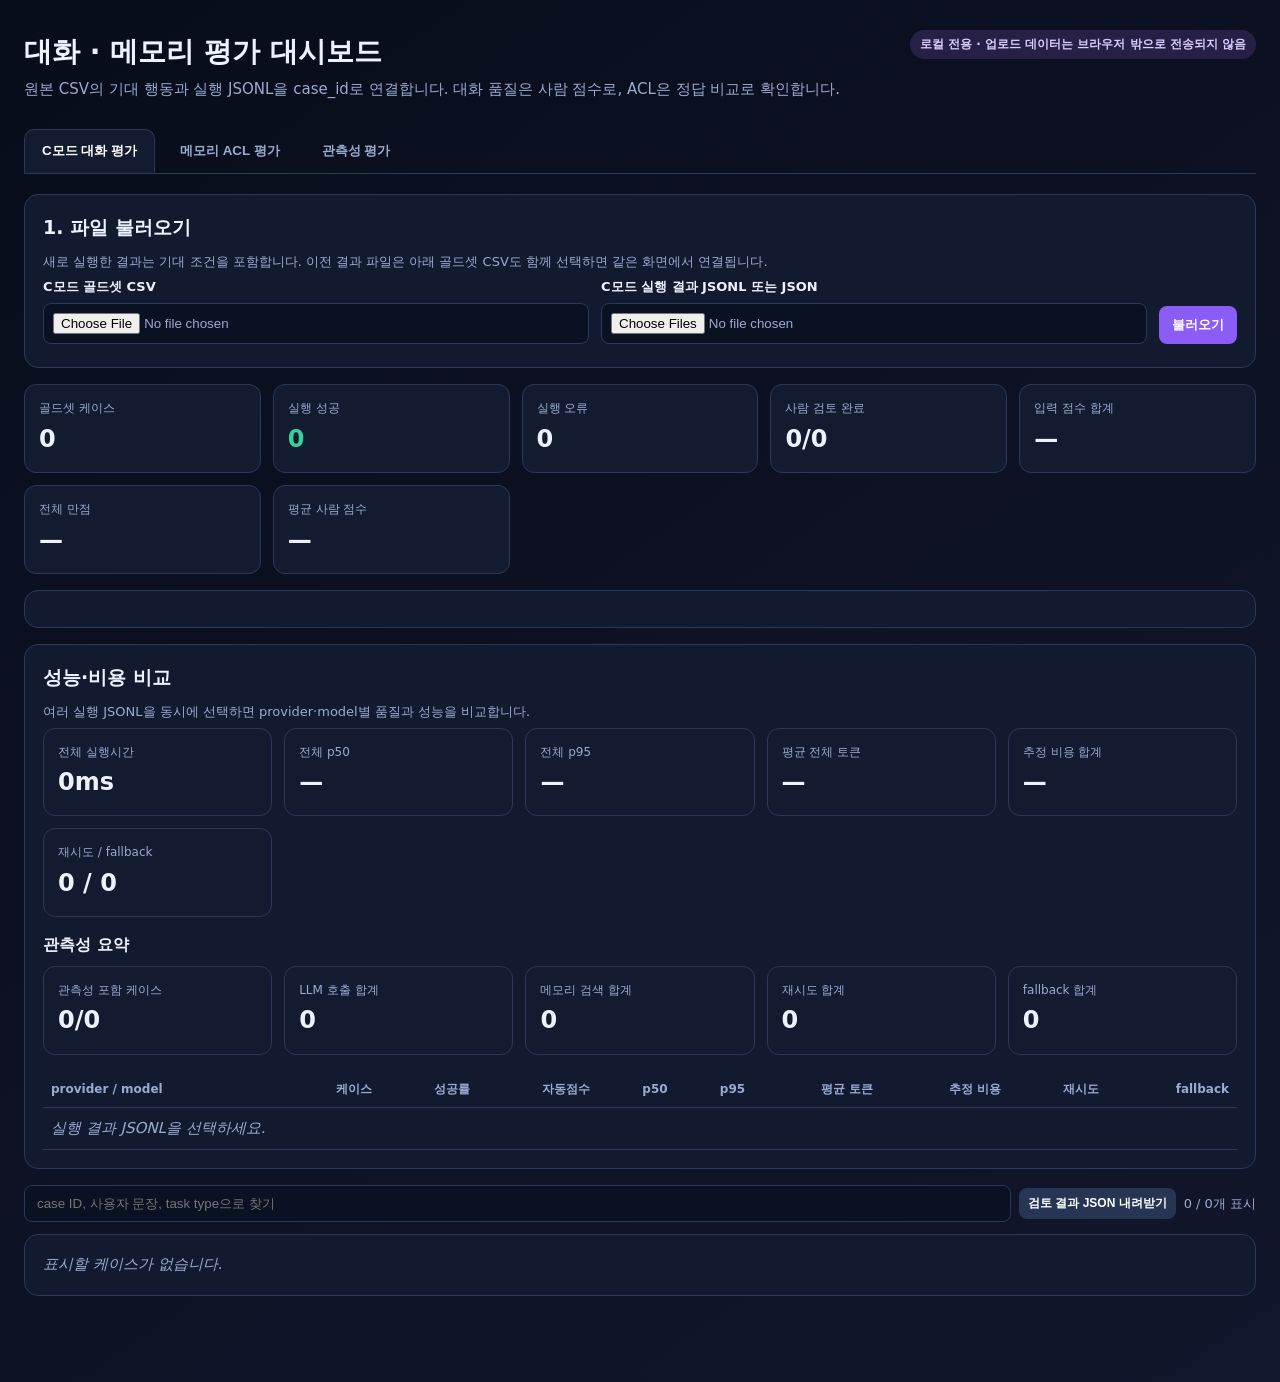
==== commit 048fb187: "Improve dialogue evaluation scoring and speaker routing" ====
--- a/backend/devtools/20260820_1512_evaluation_dashboard.html
+++ b/backend/devtools/20260820_1512_evaluation_dashboard.html
@@ -110,7 +110,24 @@
 
 
   const dialogueRubric = (phase) => {let arr=['입력 핵심 이해','감정 보정','캐릭터 일관성','대화 자연스러움','응답 직접성','기억·연속성'];if(phase==='multi')arr.push('화자 선택','관점 차이','앞 발화 반응','절제');return arr;};
-  function renderDialogue(){const items=merged('dialogue'), query=$('dialogue-search').value.toLowerCase(); const filtered=items.filter(({g,r})=>JSON.stringify({g,r}).toLowerCase().includes(query)); const ok=items.filter(x=>x.r?.request_status==='ok').length, error=items.filter(x=>x.r?.request_status==='error').length; const reviews=Object.values(state.dialogue.reviews); const reviewed=reviews.filter(x=>Object.keys(x.scores||{}).length).length; const totals=reviews.map(x=>Object.values(x.scores||{})).filter(a=>a.length).map(a=>a.reduce((s,n)=>s+Number(n),0)/a.length); const avg=totals.length?(totals.reduce((a,b)=>a+b,0)/totals.length).toFixed(2)+'/2':'—'; addSummary('dialogue-summary',[{name:'골드셋 케이스',value:items.length},{name:'실행 성공',value:ok,class:'good'},{name:'실행 오류',value:error,class:error?'bad':''},{name:'사람 검토 완료',value:reviewed+'/'+items.length},{name:'평균 사람 점수',value:avg,class:totals.length?'good':''}]); $('dialogue-count').textContent=`${filtered.length} / ${items.length}개 표시`;
+  function renderDialogue(){const items=merged('dialogue'), query=$('dialogue-search').value.toLowerCase(); const filtered=items.filter(({g,r})=>JSON.stringify({g,r}).toLowerCase().includes(query)); const ok=items.filter(x=>x.r?.request_status==='ok').length, error=items.filter(x=>x.r?.request_status==='error').length; const reviews=Object.values(state.dialogue.reviews);
+    const reviewRows=items.map(({g})=>getReview('dialogue',g.case_id));
+    const enteredScores=reviewRows.flatMap(x=>Object.values(x.scores||{})).map(Number).filter(n=>Number.isFinite(n)&&n>=0&&n<=2);
+    const rubricMax=items.reduce((sum,{g})=>sum+dialogueRubric(g.phase).length*2,0);
+    const scoreTotal=enteredScores.reduce((sum,n)=>sum+n,0);
+    const enteredMax=enteredScores.length*2;
+    const reviewed=reviewRows.filter(x=>Object.keys(x.scores||{}).length>0).length;
+    const avg=enteredScores.length?(scoreTotal/enteredScores.length).toFixed(2)+'/2':'—';
+    addSummary('dialogue-summary',[
+      {name:'골드셋 케이스',value:items.length},
+      {name:'실행 성공',value:ok,class:'good'},
+      {name:'실행 오류',value:error,class:error?'bad':''},
+      {name:'사람 검토 완료',value:reviewed+'/'+items.length},
+      {name:'입력 점수 합계',value:enteredScores.length?scoreTotal+'/'+enteredMax:'—',class:enteredScores.length?'good':''},
+      {name:'전체 만점',value:rubricMax?rubricMax:'—'},
+      {name:'평균 사람 점수',value:avg,class:enteredScores.length?'good':''}
+    ]);
+    $('dialogue-count').textContent=`${filtered.length} / ${items.length}개 표시`;
     $('dialogue-cases').innerHTML=filtered.map(({g,r})=>{const id=g.case_id, review=getReview('dialogue',id), turns=turnsOf(r), ev=automatic(r), checks=ev.checks||{}, rubric=dialogueRubric(g.phase); const expectedSpeakers=asArray(g.expected_speaker_ids); return `<article class="case"><div class="case-head"><div><span class="case-id">${esc(id)}</span> <span class="note">${esc(g.task_type||g.phase||'')}</span></div><span class="status ${statusClass(r?.request_status)}">${esc(r?.request_status||'결과 미연결')}</span></div><div class="case-body"><div class="cell"><div class="label">입력 · 기대 행동</div><div class="block">${esc(g.user_text||r?.user_text||'')}</div><b>must</b>${list(asArray(g.must))}<b>must not</b>${list(asArray(g.must_not))}${expectedSpeakers.length?`<div class="note">기대 화자: ${esc(expectedSpeakers.join(', '))} · 기대 발화 수: ${esc(g.expected_turn_count||'—')}</div>`:''}</div><div class="cell"><div class="label">실제 응답</div><div class="note">${esc(timingText(r))}</div>${turns.length?turns.map(t=>`<div class="turn"><b>${esc(t.speaker_id||'character')}</b> · ${esc(t.emotion||'—')}<br>${esc(t.text||'')}</div>`).join(''):`<div class="block empty">${esc(r?.error||'실행 결과가 없습니다. 결과 JSONL을 선택하세요.')}</div>`}<div class="label" style="margin-top:10px">자동 구조 검사</div>${Object.entries(checks).filter(([k])=>k!=='manual_review').map(([k,v])=>`<div class="check ${v?.ok===false?'fail':v?.ok===true?'pass':''}">${v?.ok===false?'✕':v?.ok===true?'✓':'•'} ${esc(k)}${v?.matches?.length?' · '+esc(v.matches.join(', ')):''}</div>`).join('')||'<div class="empty">자동 검사 결과 없음</div>'}<div class="label" style="margin-top:10px">관측성</div><div class="note">${esc(observationText(r))}</div></div><div class="cell"><div class="label">사람 검토 (0~2점)</div><div class="rubric">${rubric.map(name=>`<div class="rubric-row"><span>${esc(name)}</span><span class="choice">${[0,1,2].map(n=>`<button class="${review.scores?.[name]===n?'selected':''}" data-score="${n}" data-case="${esc(id)}" data-name="${esc(name)}">${n}</button>`).join('')}</span></div>`).join('')}</div><div class="label" style="margin-top:12px">검토 메모</div><textarea class="notes" data-note="${esc(id)}" placeholder="왜 이 점수를 줬는지, 실패 유형을 적으세요.">${esc(review.note||'')}</textarea></div></div></article>`;}).join('')||'<div class="box empty">표시할 케이스가 없습니다.</div>';
     document.querySelectorAll('#dialogue [data-score]').forEach(b=>b.onclick=()=>{const r=getReview('dialogue',b.dataset.case);setReview('dialogue',b.dataset.case,{scores:{...(r.scores||{}),[b.dataset.name]:Number(b.dataset.score)}})}); document.querySelectorAll('#dialogue [data-note]').forEach(t=>t.onchange=()=>setReview('dialogue',t.dataset.note,{note:t.value})); }
   function renderObservability(){const rows=state.observability.results;const passed=rows.filter(r=>r.request_status==='ok').length;const failed=rows.length-passed;const sum=(name)=>rows.reduce((n,r)=>n+Number((r.actual||{})[name]||0),0);addSummary('observability-dataset-summary',[{name:'관측성 케이스',value:rows.length},{name:'검증 통과',value:passed,class:'good'},{name:'검증 실패',value:failed,class:failed?'bad':''},{name:'LLM 호출',value:sum('llm_calls')},{name:'재시도',value:sum('llm_retries')},{name:'총 실행시간',value:sum('duration_ms')+'ms'}]);$('observability-cases').innerHTML=rows.map(r=>{const a=r.actual||{},ok=r.request_status==='ok';return `<tr><td>${esc(r.case_id||'—')}</td><td>${esc(r.phase||'—')}</td><td><span class="status ${ok?'ok':'error'}">${ok?'통과':'실패'}</span></td><td>${esc(a.duration_ms??'—')}ms</td><td>${esc(a.workflow_completed??'—')}</td><td>${esc(a.llm_calls??'—')}</td><td>${esc(a.llm_retries??'—')}</td><td>${esc(a.memory_searches??'—')}</td><td>${esc(a.conversation_messages??'—')}</td></tr>`}).join('')||'<tr><td colspan="9" class="empty">관측성 평가 JSON을 선택하세요.</td></tr>';}
